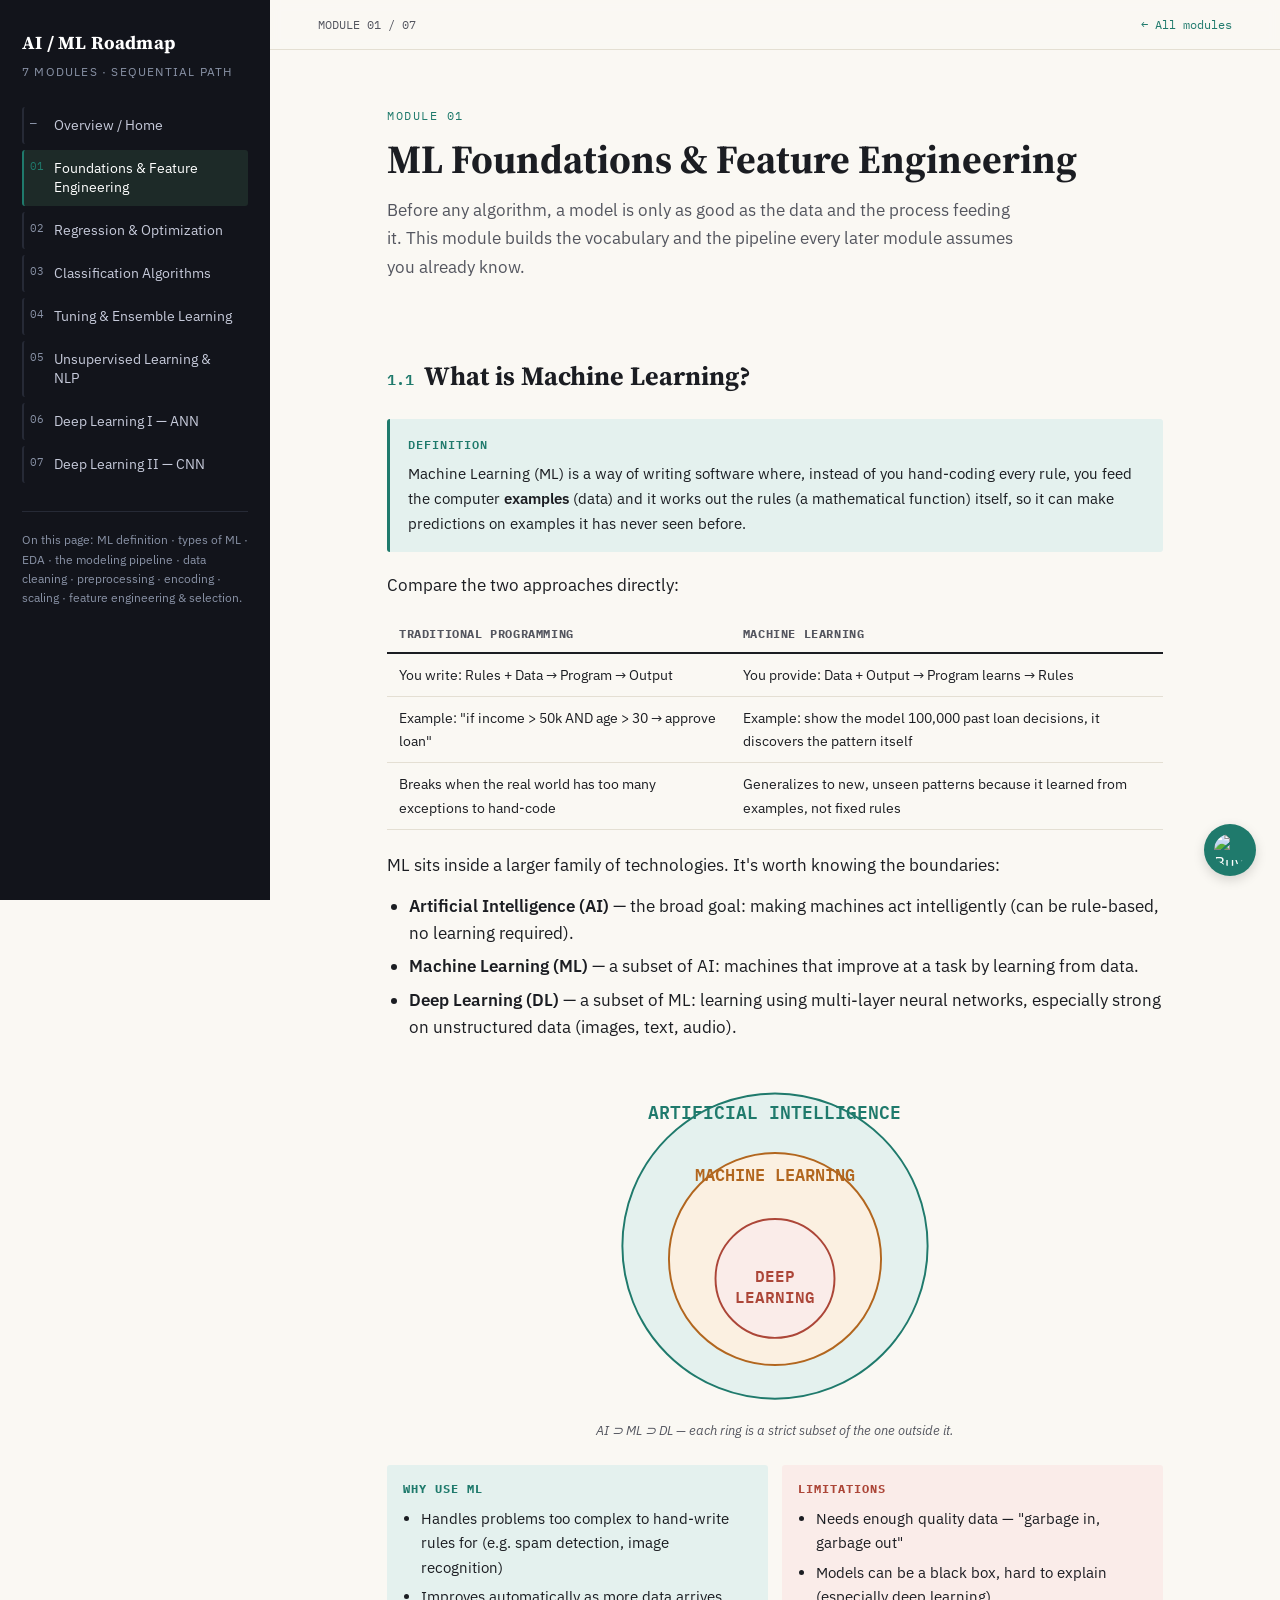
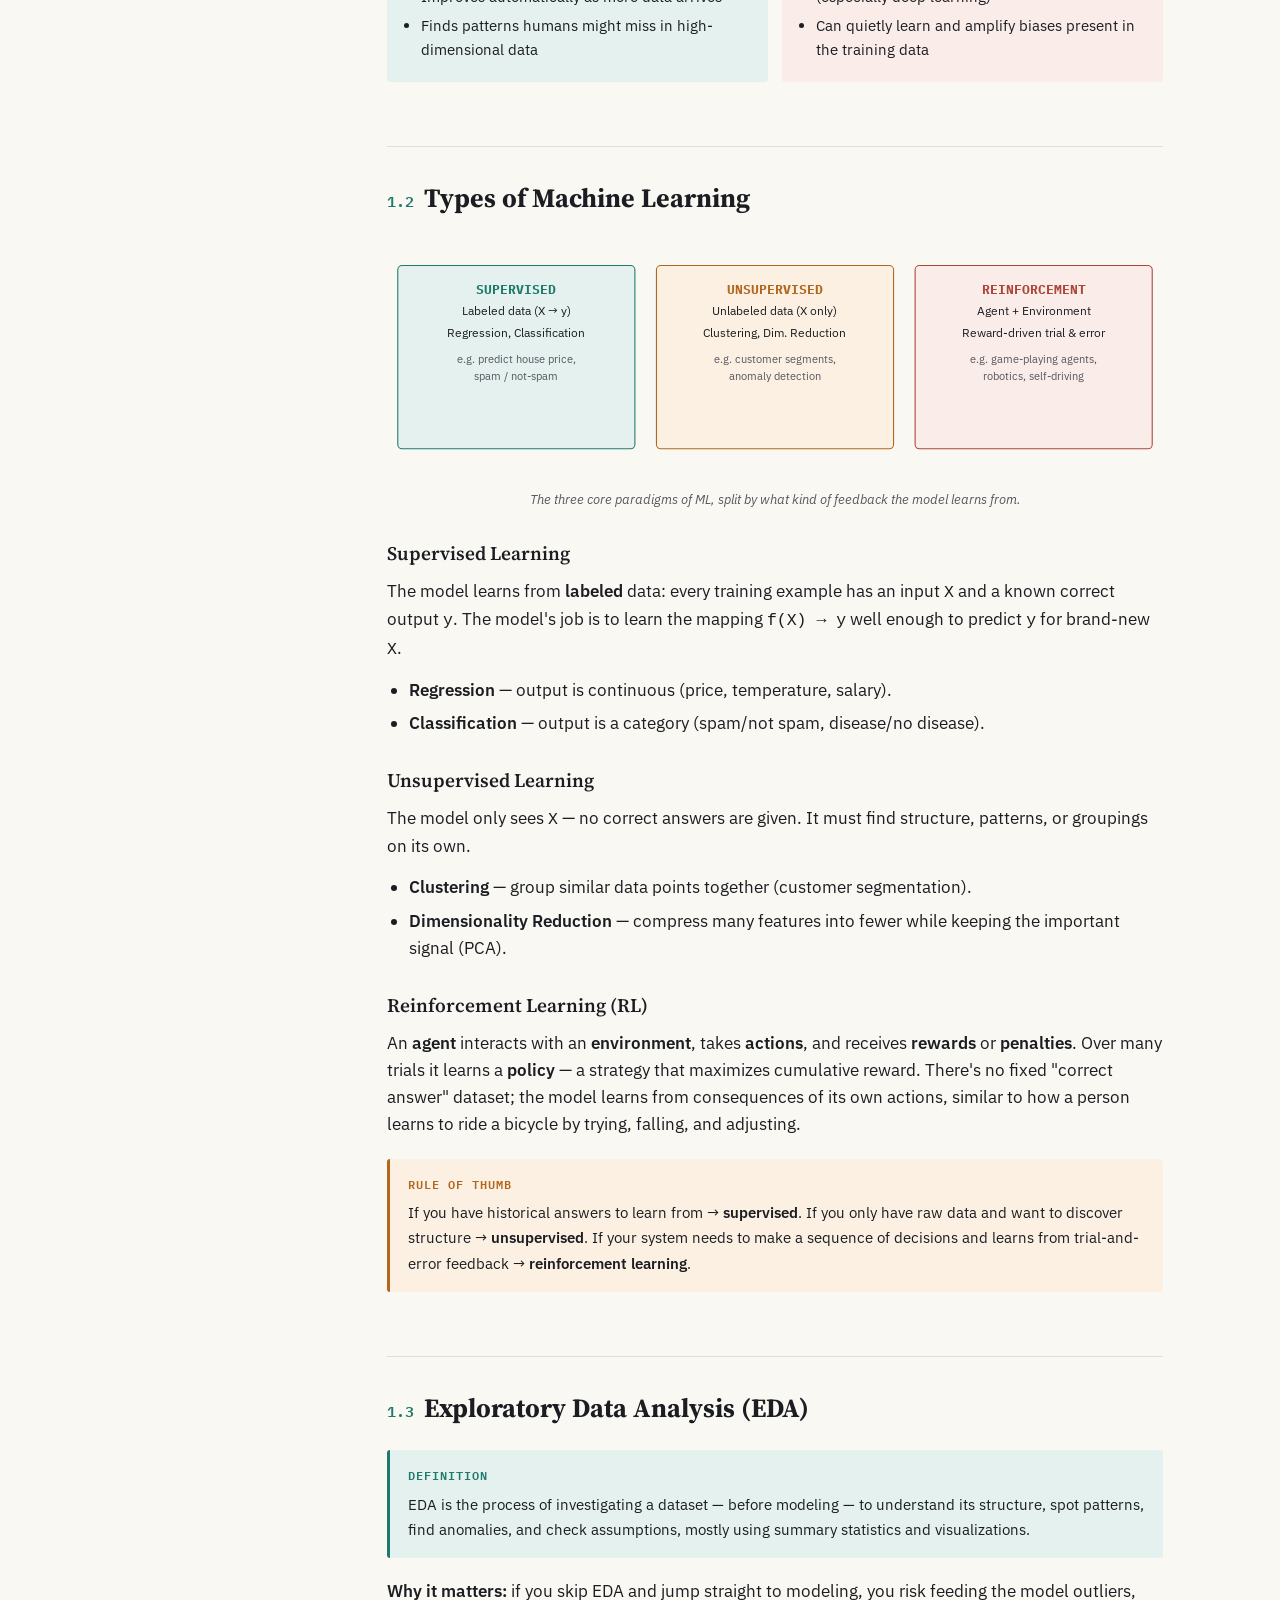
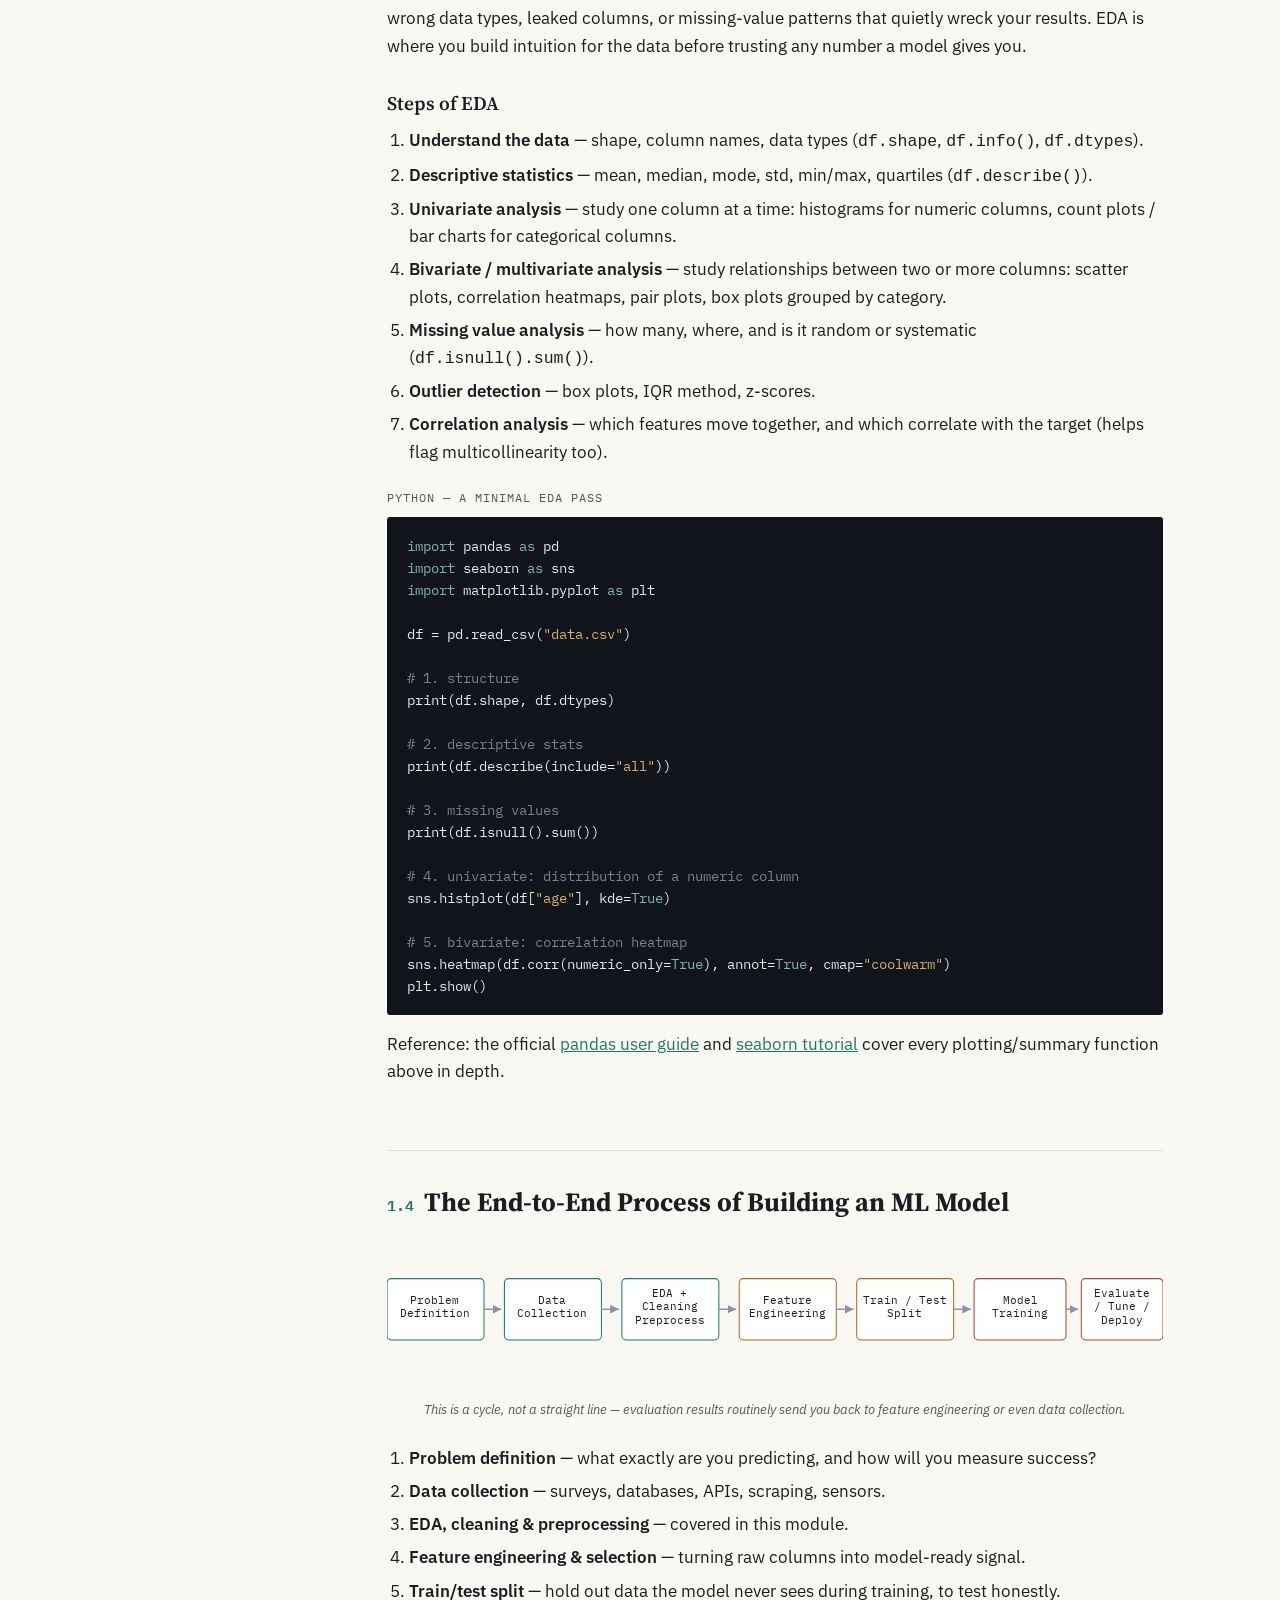
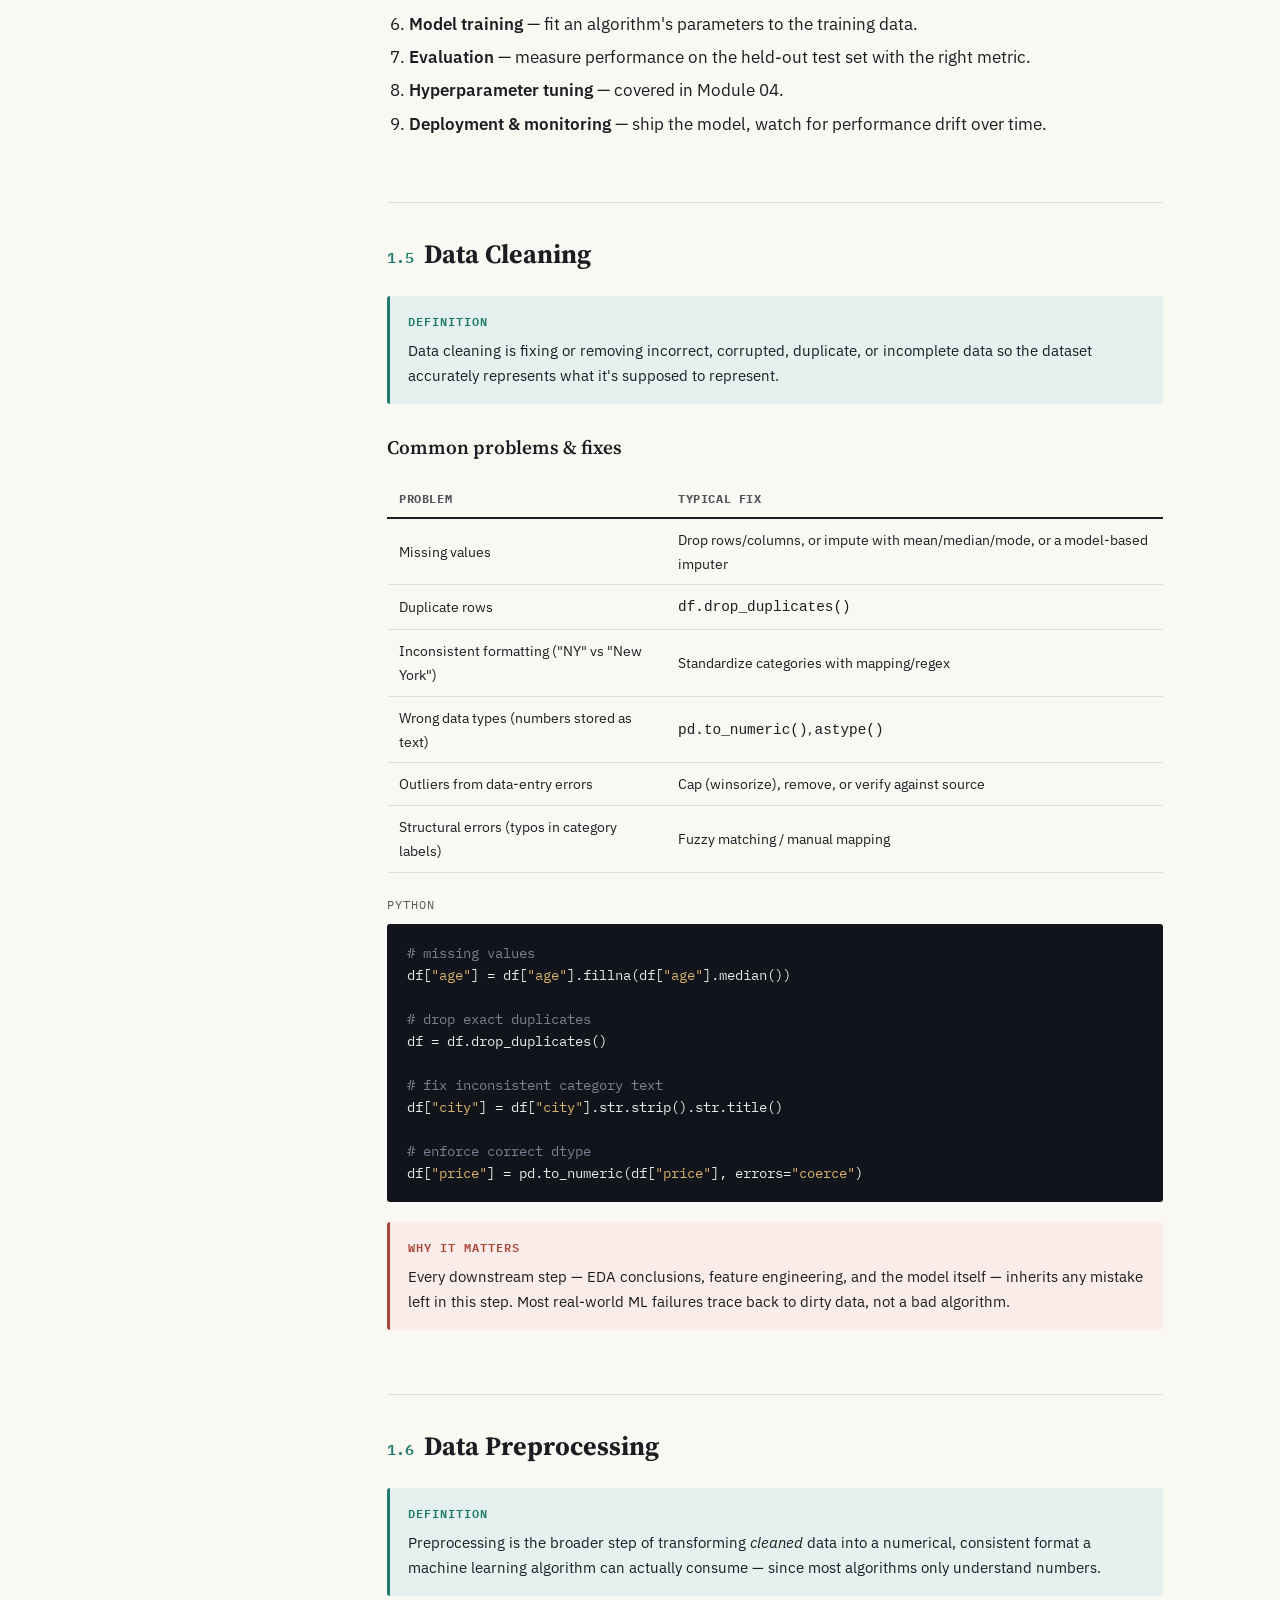
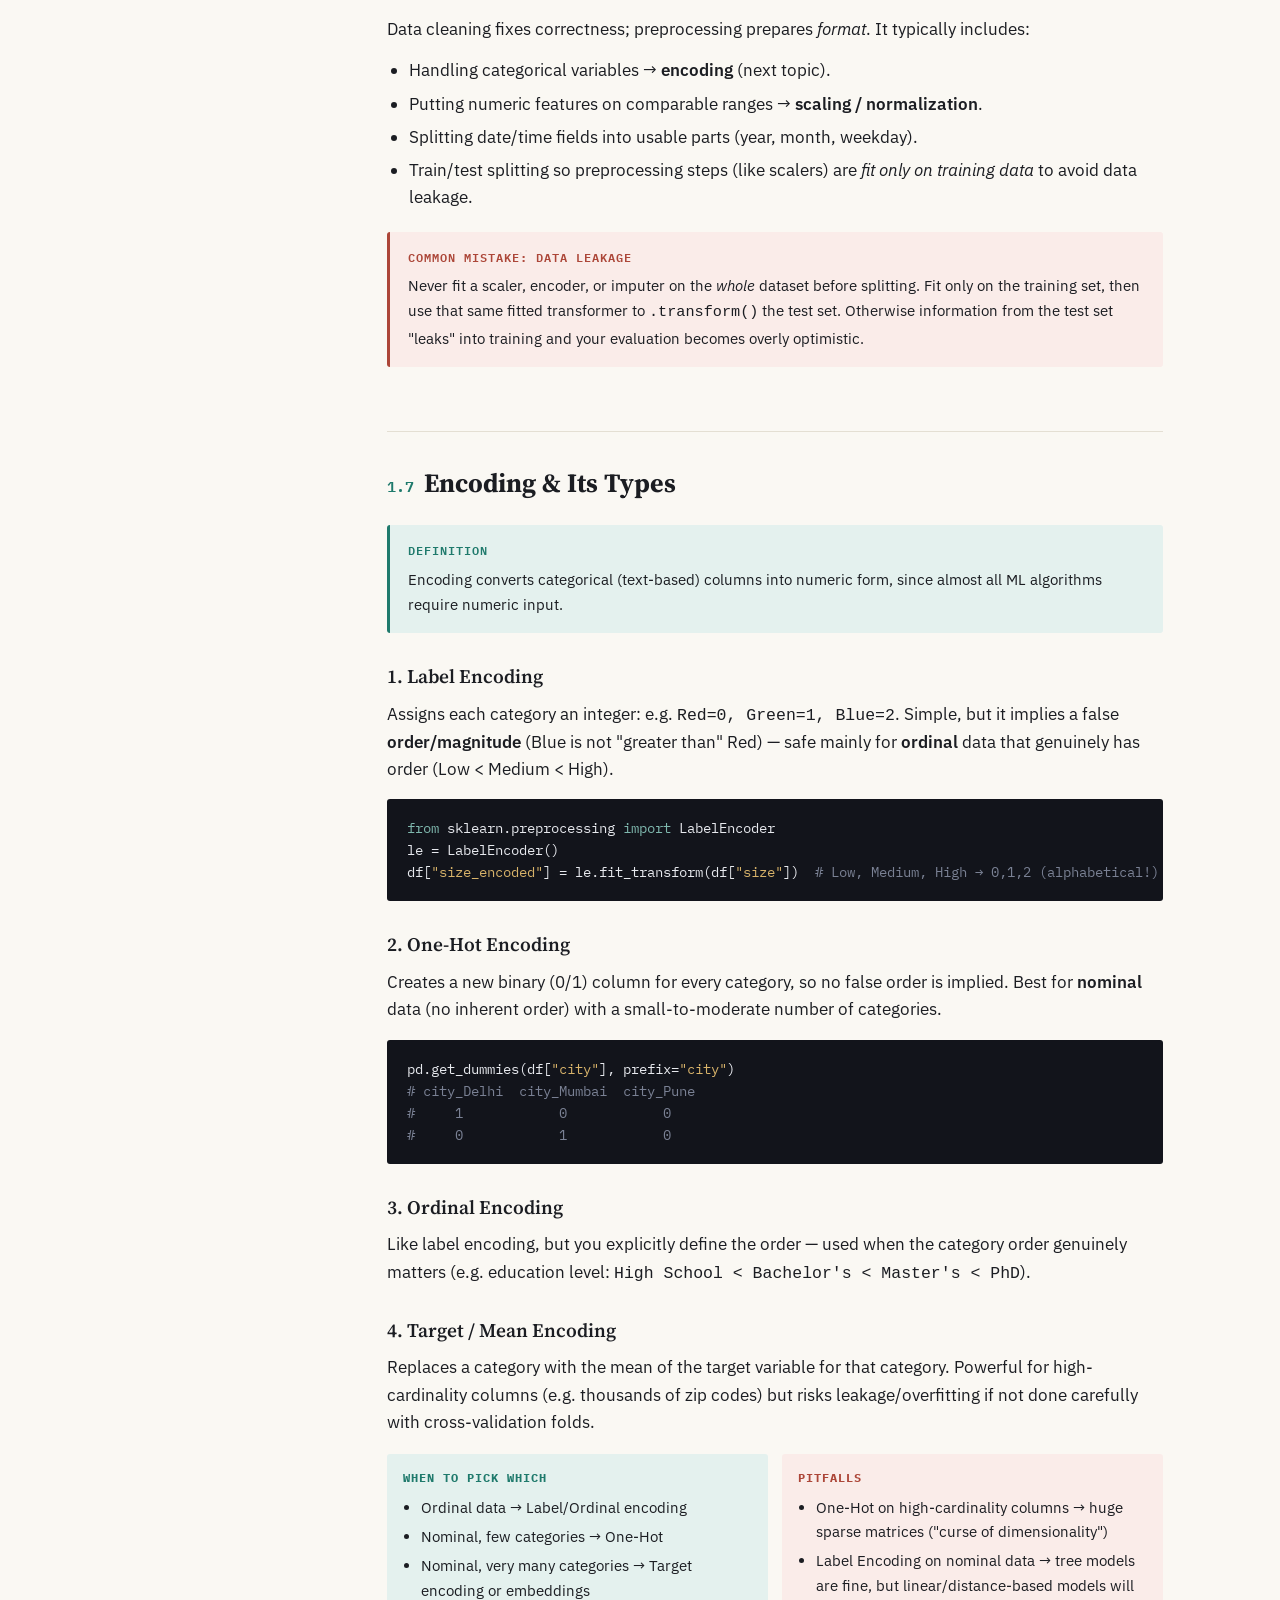
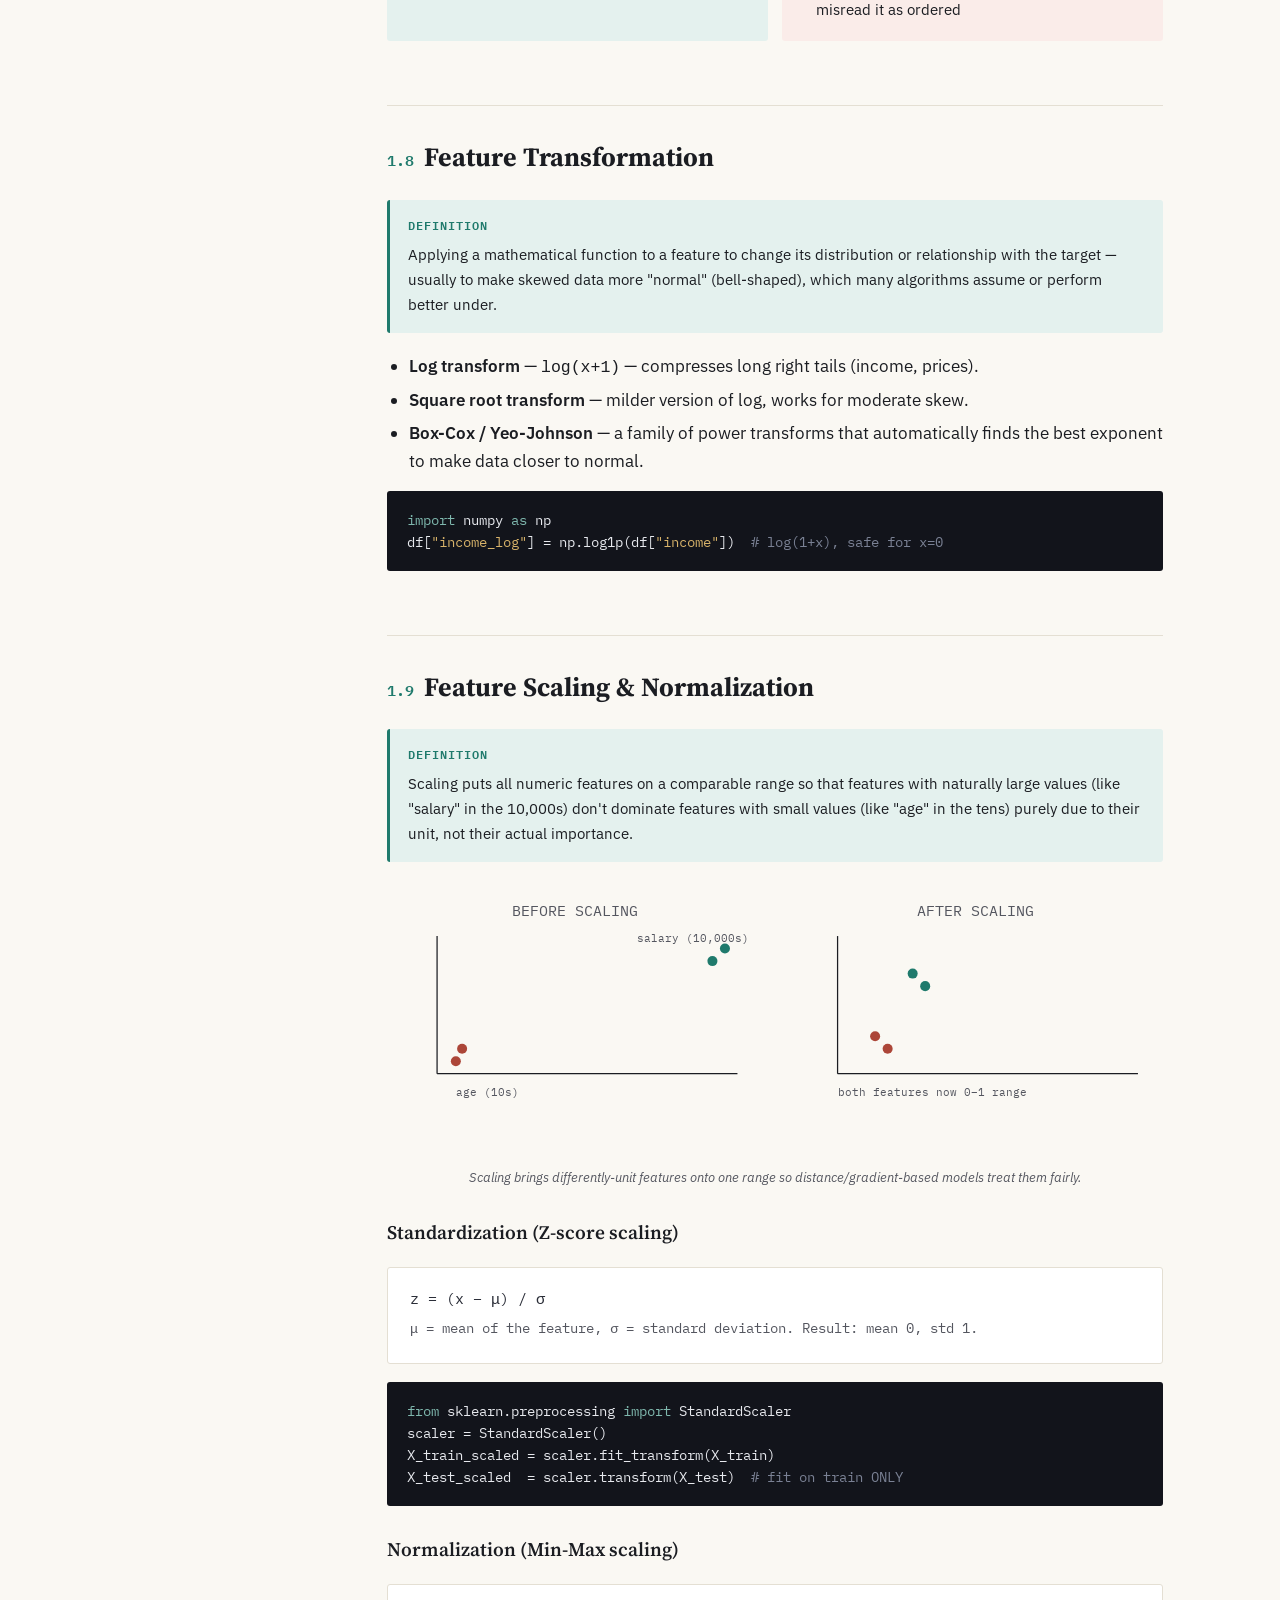
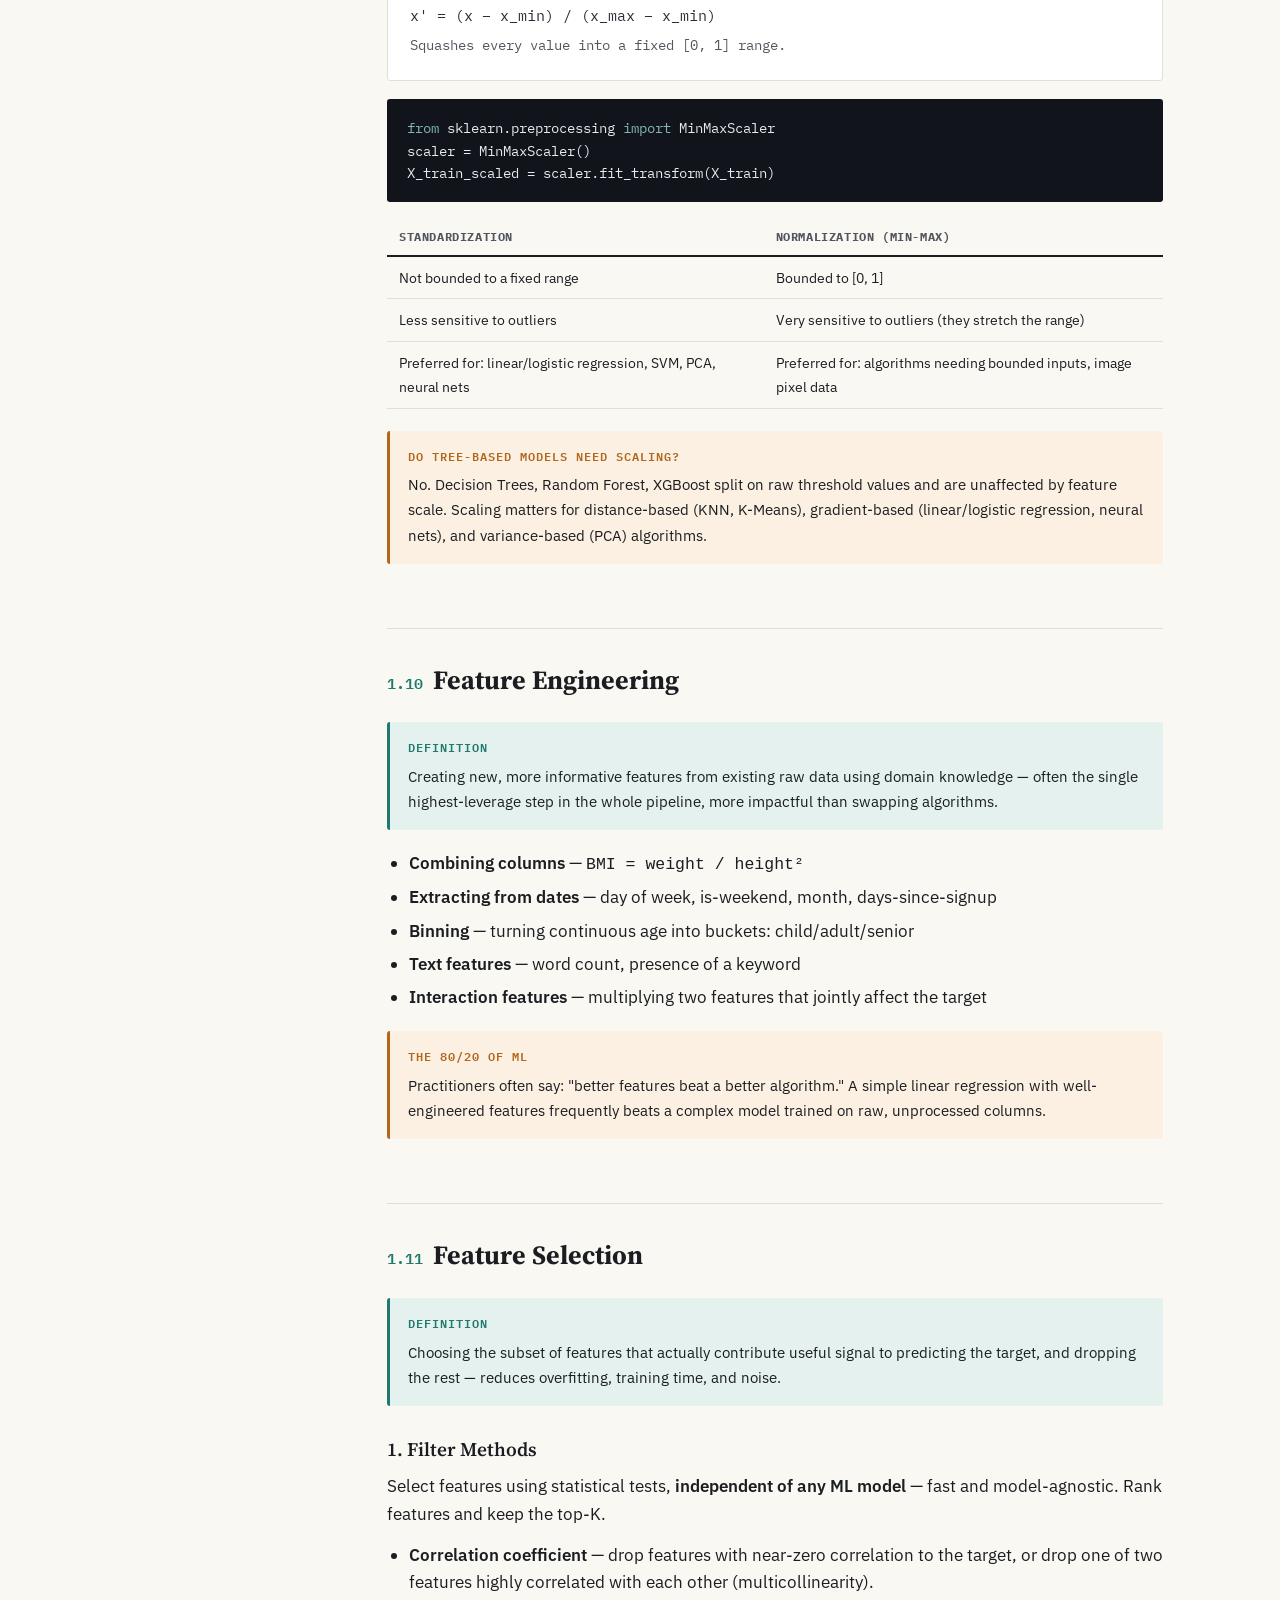
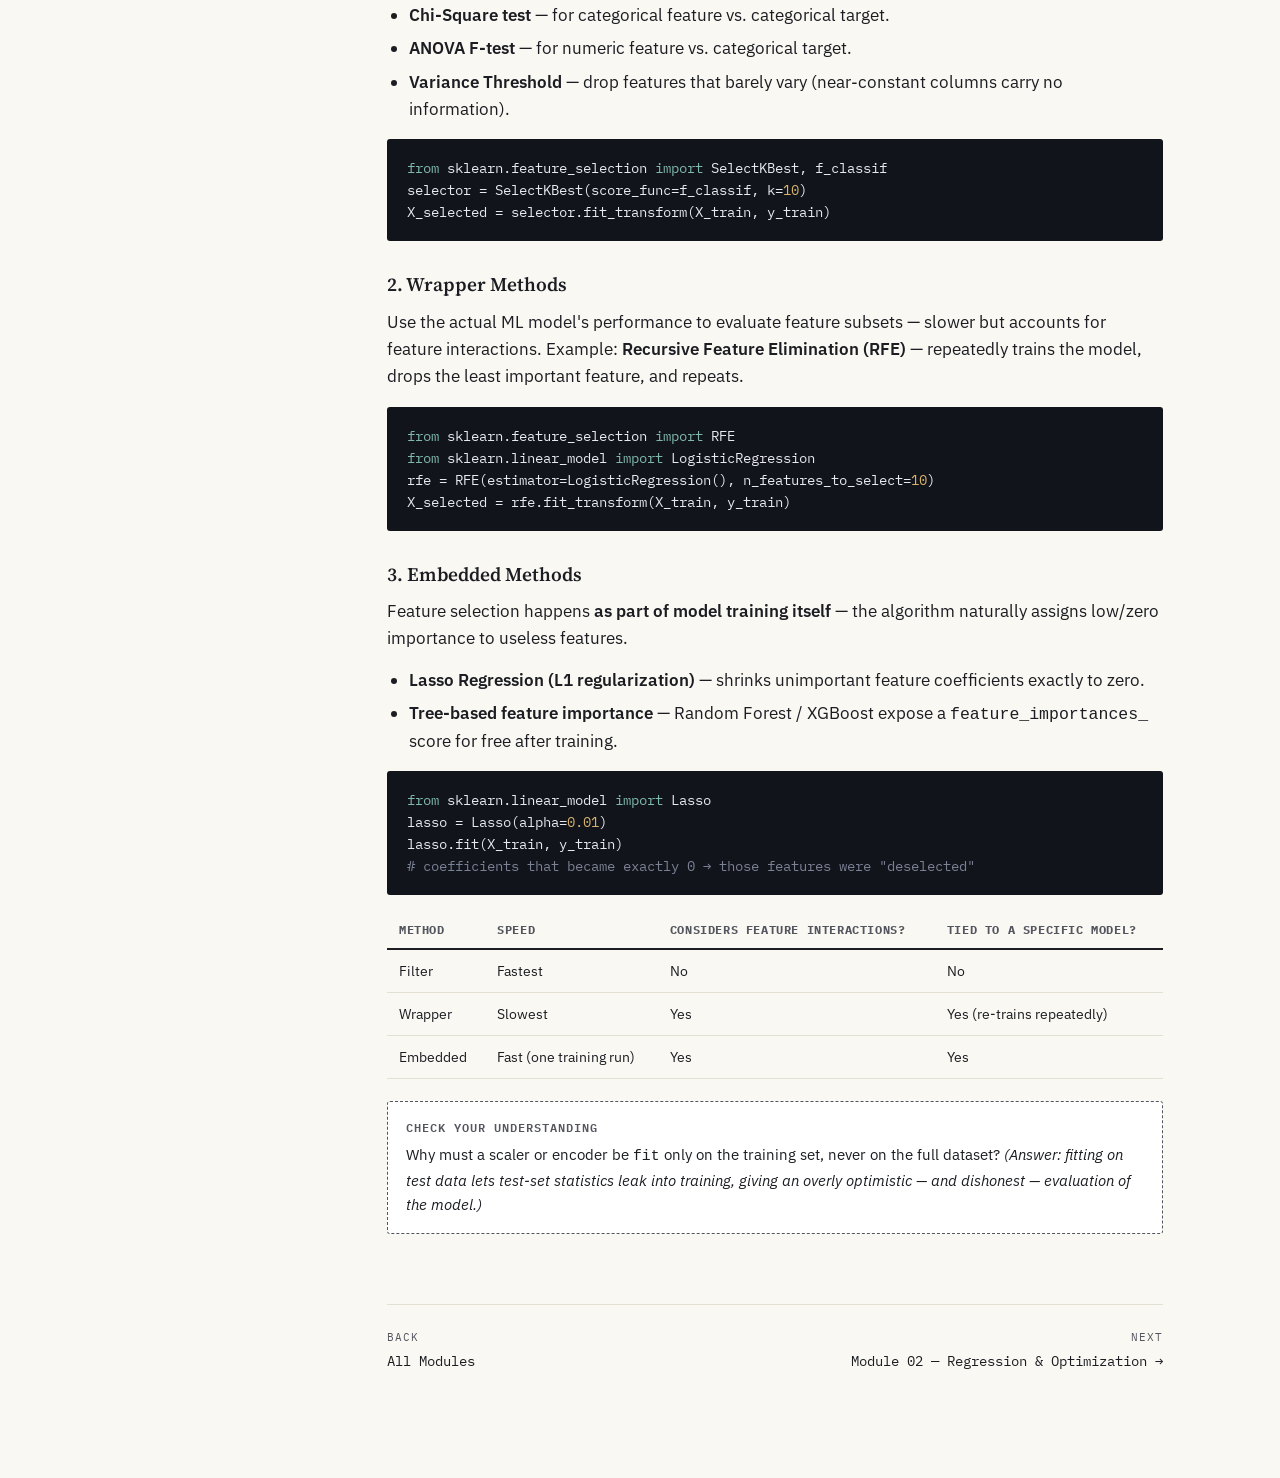
==== module-01-foundations.html @ 51b05419 "Recap of AI ML" ====
<!DOCTYPE html>
<html lang="en">
<head>
<meta charset="UTF-8">
<meta name="viewport" content="width=device-width, initial-scale=1.0">
<title>Module 01 — ML Foundations &amp; Feature Engineering</title>
<link rel="stylesheet" href="css/style.css">
</head>
<body>
<div class="shell">

<nav class="rail">
  <div class="rail-brand">AI / ML Roadmap</div>
  <div class="rail-sub">7 modules · sequential path</div>

  <div class="rail-module"><a href="index.html" data-n="—">Overview / Home</a></div>
  <div class="rail-module"><a href="module-01-foundations.html" class="active" data-n="01">Foundations &amp; Feature Engineering</a></div>
  <div class="rail-module"><a href="module-02-regression.html" data-n="02">Regression &amp; Optimization</a></div>
  <div class="rail-module"><a href="module-03-classification.html" data-n="03">Classification Algorithms</a></div>
  <div class="rail-module"><a href="module-04-tuning-ensemble.html" data-n="04">Tuning &amp; Ensemble Learning</a></div>
  <div class="rail-module"><a href="module-05-unsupervised-nlp.html" data-n="05">Unsupervised Learning &amp; NLP</a></div>
  <div class="rail-module"><a href="module-06-deep-learning-1.html" data-n="06">Deep Learning I — ANN</a></div>
  <div class="rail-module"><a href="module-07-cnn.html" data-n="07">Deep Learning II — CNN</a></div>

  <div class="rail-note">
    On this page: ML definition · types of ML · EDA · the modeling pipeline · data cleaning ·
    preprocessing · encoding · scaling · feature engineering &amp; selection.
  </div>
</nav>

<div class="main">
  <div class="topbar">
    <span>MODULE 01 / 07</span>
    <a href="index.html">← All modules</a>
  </div>

  <div class="content">
    <div class="eyebrow">Module 01</div>
    <h1 class="page-title">ML Foundations &amp; Feature Engineering</h1>
    <p class="page-dek">Before any algorithm, a model is only as good as the data and the process feeding it.
    This module builds the vocabulary and the pipeline every later module assumes you already know.</p>

    <!-- ================= 1. WHAT IS ML ================= -->
    <section class="topic" id="what-is-ml">
      <h2 class="topic-title"><span class="tnum">1.1</span> What is Machine Learning?</h2>

      <div class="box box-def">
        <div class="box-title">Definition</div>
        Machine Learning (ML) is a way of writing software where, instead of you hand-coding every rule,
        you feed the computer <strong>examples</strong> (data) and it works out the rules (a mathematical
        function) itself, so it can make predictions on examples it has never seen before.
      </div>

      <p>Compare the two approaches directly:</p>
      <table>
        <tr><th>Traditional Programming</th><th>Machine Learning</th></tr>
        <tr><td>You write: Rules + Data → Program → Output</td><td>You provide: Data + Output → Program learns → Rules</td></tr>
        <tr><td>Example: "if income &gt; 50k AND age &gt; 30 → approve loan"</td><td>Example: show the model 100,000 past loan decisions, it discovers the pattern itself</td></tr>
        <tr><td>Breaks when the real world has too many exceptions to hand-code</td><td>Generalizes to new, unseen patterns because it learned from examples, not fixed rules</td></tr>
      </table>

      <p>ML sits inside a larger family of technologies. It's worth knowing the boundaries:</p>
      <ul>
        <li><strong>Artificial Intelligence (AI)</strong> — the broad goal: making machines act intelligently (can be rule-based, no learning required).</li>
        <li><strong>Machine Learning (ML)</strong> — a subset of AI: machines that improve at a task by learning from data.</li>
        <li><strong>Deep Learning (DL)</strong> — a subset of ML: learning using multi-layer neural networks, especially strong on unstructured data (images, text, audio).</li>
      </ul>

      <figure>
        <svg viewBox="0 0 600 260" xmlns="http://www.w3.org/2000/svg">
          <circle cx="300" cy="140" r="118" fill="#E4F1EE" stroke="#1F7A6C" stroke-width="1.5"/>
          <circle cx="300" cy="150" r="82" fill="#FBF0E1" stroke="#B2661E" stroke-width="1.5"/>
          <circle cx="300" cy="165" r="46" fill="#FAECE9" stroke="#AC4638" stroke-width="1.5"/>
          <text x="300" y="42" text-anchor="middle" font-family="IBM Plex Mono" font-size="14" fill="#1F7A6C" font-weight="600">ARTIFICIAL INTELLIGENCE</text>
          <text x="300" y="90" text-anchor="middle" font-family="IBM Plex Mono" font-size="13" fill="#B2661E" font-weight="600">MACHINE LEARNING</text>
          <text x="300" y="168" text-anchor="middle" font-family="IBM Plex Mono" font-size="12" fill="#AC4638" font-weight="600">DEEP</text>
          <text x="300" y="184" text-anchor="middle" font-family="IBM Plex Mono" font-size="12" fill="#AC4638" font-weight="600">LEARNING</text>
        </svg>
        <figcaption>AI ⊃ ML ⊃ DL — each ring is a strict subset of the one outside it.</figcaption>
      </figure>

      <div class="adv-grid">
        <div class="adv-col good">
          <h4>Why use ML</h4>
          <ul>
            <li>Handles problems too complex to hand-write rules for (e.g. spam detection, image recognition)</li>
            <li>Improves automatically as more data arrives</li>
            <li>Finds patterns humans might miss in high-dimensional data</li>
          </ul>
        </div>
        <div class="adv-col bad">
          <h4>Limitations</h4>
          <ul>
            <li>Needs enough quality data — "garbage in, garbage out"</li>
            <li>Models can be a black box, hard to explain (especially deep learning)</li>
            <li>Can quietly learn and amplify biases present in the training data</li>
          </ul>
        </div>
      </div>
    </section>

    <!-- ================= 1.2 TYPES OF ML ================= -->
    <section class="topic" id="types-of-ml">
      <h2 class="topic-title"><span class="tnum">1.2</span> Types of Machine Learning</h2>

      <figure>
        <svg viewBox="0 0 720 210" xmlns="http://www.w3.org/2000/svg">
          <rect x="10" y="20" width="220" height="170" rx="4" fill="#E4F1EE" stroke="#1F7A6C"/>
          <text x="120" y="46" text-anchor="middle" font-family="IBM Plex Mono" font-size="12" font-weight="700" fill="#1F7A6C">SUPERVISED</text>
          <text x="120" y="66" text-anchor="middle" font-family="IBM Plex Sans" font-size="11" fill="#1B1D22">Labeled data (X → y)</text>
          <text x="120" y="86" text-anchor="middle" font-family="IBM Plex Sans" font-size="11" fill="#1B1D22">Regression, Classification</text>
          <text x="120" y="110" text-anchor="middle" font-family="IBM Plex Sans" font-size="10.5" fill="#54565f">e.g. predict house price,</text>
          <text x="120" y="126" text-anchor="middle" font-family="IBM Plex Sans" font-size="10.5" fill="#54565f">spam / not-spam</text>

          <rect x="250" y="20" width="220" height="170" rx="4" fill="#FBF0E1" stroke="#B2661E"/>
          <text x="360" y="46" text-anchor="middle" font-family="IBM Plex Mono" font-size="12" font-weight="700" fill="#B2661E">UNSUPERVISED</text>
          <text x="360" y="66" text-anchor="middle" font-family="IBM Plex Sans" font-size="11" fill="#1B1D22">Unlabeled data (X only)</text>
          <text x="360" y="86" text-anchor="middle" font-family="IBM Plex Sans" font-size="11" fill="#1B1D22">Clustering, Dim. Reduction</text>
          <text x="360" y="110" text-anchor="middle" font-family="IBM Plex Sans" font-size="10.5" fill="#54565f">e.g. customer segments,</text>
          <text x="360" y="126" text-anchor="middle" font-family="IBM Plex Sans" font-size="10.5" fill="#54565f">anomaly detection</text>

          <rect x="490" y="20" width="220" height="170" rx="4" fill="#FAECE9" stroke="#AC4638"/>
          <text x="600" y="46" text-anchor="middle" font-family="IBM Plex Mono" font-size="12" font-weight="700" fill="#AC4638">REINFORCEMENT</text>
          <text x="600" y="66" text-anchor="middle" font-family="IBM Plex Sans" font-size="11" fill="#1B1D22">Agent + Environment</text>
          <text x="600" y="86" text-anchor="middle" font-family="IBM Plex Sans" font-size="11" fill="#1B1D22">Reward-driven trial &amp; error</text>
          <text x="600" y="110" text-anchor="middle" font-family="IBM Plex Sans" font-size="10.5" fill="#54565f">e.g. game-playing agents,</text>
          <text x="600" y="126" text-anchor="middle" font-family="IBM Plex Sans" font-size="10.5" fill="#54565f">robotics, self-driving</text>
        </svg>
        <figcaption>The three core paradigms of ML, split by what kind of feedback the model learns from.</figcaption>
      </figure>

      <h3>Supervised Learning</h3>
      <p>The model learns from <strong>labeled</strong> data: every training example has an input <code>X</code>
      and a known correct output <code>y</code>. The model's job is to learn the mapping <code>f(X) → y</code>
      well enough to predict <code>y</code> for brand-new <code>X</code>.</p>
      <ul>
        <li><strong>Regression</strong> — output is continuous (price, temperature, salary).</li>
        <li><strong>Classification</strong> — output is a category (spam/not spam, disease/no disease).</li>
      </ul>

      <h3>Unsupervised Learning</h3>
      <p>The model only sees <code>X</code> — no correct answers are given. It must find structure,
      patterns, or groupings on its own.</p>
      <ul>
        <li><strong>Clustering</strong> — group similar data points together (customer segmentation).</li>
        <li><strong>Dimensionality Reduction</strong> — compress many features into fewer while keeping the important signal (PCA).</li>
      </ul>

      <h3>Reinforcement Learning (RL)</h3>
      <p>An <strong>agent</strong> interacts with an <strong>environment</strong>, takes <strong>actions</strong>,
      and receives <strong>rewards</strong> or <strong>penalties</strong>. Over many trials it learns a
      <strong>policy</strong> — a strategy that maximizes cumulative reward. There's no fixed "correct answer"
      dataset; the model learns from consequences of its own actions, similar to how a person learns to ride
      a bicycle by trying, falling, and adjusting.</p>

      <div class="box box-tip">
        <div class="box-title">Rule of thumb</div>
        If you have historical answers to learn from → <strong>supervised</strong>. If you only have raw data
        and want to discover structure → <strong>unsupervised</strong>. If your system needs to make a
        sequence of decisions and learns from trial-and-error feedback → <strong>reinforcement learning</strong>.
      </div>
    </section>

    <!-- ================= 1.3 EDA ================= -->
    <section class="topic" id="eda">
      <h2 class="topic-title"><span class="tnum">1.3</span> Exploratory Data Analysis (EDA)</h2>

      <div class="box box-def">
        <div class="box-title">Definition</div>
        EDA is the process of investigating a dataset — before modeling — to understand its structure,
        spot patterns, find anomalies, and check assumptions, mostly using summary statistics and
        visualizations.
      </div>

      <p><strong>Why it matters:</strong> if you skip EDA and jump straight to modeling, you risk feeding
      the model outliers, wrong data types, leaked columns, or missing-value patterns that quietly wreck
      your results. EDA is where you build intuition for the data before trusting any number a model gives you.</p>

      <h3>Steps of EDA</h3>
      <ol>
        <li><strong>Understand the data</strong> — shape, column names, data types (<code>df.shape</code>, <code>df.info()</code>, <code>df.dtypes</code>).</li>
        <li><strong>Descriptive statistics</strong> — mean, median, mode, std, min/max, quartiles (<code>df.describe()</code>).</li>
        <li><strong>Univariate analysis</strong> — study one column at a time: histograms for numeric columns, count plots / bar charts for categorical columns.</li>
        <li><strong>Bivariate / multivariate analysis</strong> — study relationships between two or more columns: scatter plots, correlation heatmaps, pair plots, box plots grouped by category.</li>
        <li><strong>Missing value analysis</strong> — how many, where, and is it random or systematic (<code>df.isnull().sum()</code>).</li>
        <li><strong>Outlier detection</strong> — box plots, IQR method, z-scores.</li>
        <li><strong>Correlation analysis</strong> — which features move together, and which correlate with the target (helps flag multicollinearity too).</li>
      </ol>

      <div class="code-label">Python — a minimal EDA pass</div>
      <pre class="code"><span class="k">import</span> pandas <span class="k">as</span> pd
<span class="k">import</span> seaborn <span class="k">as</span> sns
<span class="k">import</span> matplotlib.pyplot <span class="k">as</span> plt

df = pd.read_csv(<span class="s">"data.csv"</span>)

<span class="c"># 1. structure</span>
print(df.shape, df.dtypes)

<span class="c"># 2. descriptive stats</span>
print(df.describe(include=<span class="s">"all"</span>))

<span class="c"># 3. missing values</span>
print(df.isnull().sum())

<span class="c"># 4. univariate: distribution of a numeric column</span>
sns.histplot(df[<span class="s">"age"</span>], kde=<span class="k">True</span>)

<span class="c"># 5. bivariate: correlation heatmap</span>
sns.heatmap(df.corr(numeric_only=<span class="k">True</span>), annot=<span class="k">True</span>, cmap=<span class="s">"coolwarm"</span>)
plt.show()</pre>

      <p>Reference: the official <a href="https://pandas.pydata.org/docs/user_guide/basics.html" target="_blank">pandas user guide</a>
      and <a href="https://seaborn.pydata.org/tutorial.html" target="_blank">seaborn tutorial</a> cover every
      plotting/summary function above in depth.</p>
    </section>

    <!-- ================= 1.4 ML MODEL PIPELINE ================= -->
    <section class="topic" id="pipeline">
      <h2 class="topic-title"><span class="tnum">1.4</span> The End-to-End Process of Building an ML Model</h2>

      <figure>
        <svg viewBox="0 0 760 130" xmlns="http://www.w3.org/2000/svg">
          <g font-family="IBM Plex Mono" font-size="10.5" fill="#1B1D22">
          <!-- boxes -->
          <g>
            <rect x="0" y="30" width="95" height="60" rx="4" fill="#fff" stroke="#1F7A6C"/>
            <text x="47" y="55" text-anchor="middle">Problem</text>
            <text x="47" y="68" text-anchor="middle">Definition</text>
          </g>
          <g>
            <rect x="115" y="30" width="95" height="60" rx="4" fill="#fff" stroke="#1F7A6C"/>
            <text x="162" y="55" text-anchor="middle">Data</text>
            <text x="162" y="68" text-anchor="middle">Collection</text>
          </g>
          <g>
            <rect x="230" y="30" width="95" height="60" rx="4" fill="#fff" stroke="#1F7A6C"/>
            <text x="277" y="48" text-anchor="middle">EDA +</text>
            <text x="277" y="61" text-anchor="middle">Cleaning</text>
            <text x="277" y="74" text-anchor="middle">Preprocess</text>
          </g>
          <g>
            <rect x="345" y="30" width="95" height="60" rx="4" fill="#fff" stroke="#B2661E"/>
            <text x="392" y="55" text-anchor="middle">Feature</text>
            <text x="392" y="68" text-anchor="middle">Engineering</text>
          </g>
          <g>
            <rect x="460" y="30" width="95" height="60" rx="4" fill="#fff" stroke="#B2661E"/>
            <text x="507" y="55" text-anchor="middle">Train / Test</text>
            <text x="507" y="68" text-anchor="middle">Split</text>
          </g>
          <g>
            <rect x="575" y="30" width="90" height="60" rx="4" fill="#fff" stroke="#AC4638"/>
            <text x="620" y="55" text-anchor="middle">Model</text>
            <text x="620" y="68" text-anchor="middle">Training</text>
          </g>
          <g>
            <rect x="680" y="30" width="80" height="60" rx="4" fill="#fff" stroke="#AC4638"/>
            <text x="720" y="48" text-anchor="middle">Evaluate</text>
            <text x="720" y="61" text-anchor="middle">/ Tune /</text>
            <text x="720" y="74" text-anchor="middle">Deploy</text>
          </g>
          </g>
          <g stroke="#8992A6" stroke-width="1.4" marker-end="url(#arrow)">
            <line x1="95" y1="60" x2="112" y2="60"/>
            <line x1="210" y1="60" x2="227" y2="60"/>
            <line x1="325" y1="60" x2="342" y2="60"/>
            <line x1="440" y1="60" x2="457" y2="60"/>
            <line x1="555" y1="60" x2="572" y2="60"/>
            <line x1="665" y1="60" x2="677" y2="60"/>
          </g>
          <defs>
            <marker id="arrow" markerWidth="8" markerHeight="8" refX="6" refY="3" orient="auto">
              <path d="M0,0 L6,3 L0,6 z" fill="#8992A6"/>
            </marker>
          </defs>
        </svg>
        <figcaption>This is a cycle, not a straight line — evaluation results routinely send you back to feature engineering or even data collection.</figcaption>
      </figure>

      <ol>
        <li><strong>Problem definition</strong> — what exactly are you predicting, and how will you measure success?</li>
        <li><strong>Data collection</strong> — surveys, databases, APIs, scraping, sensors.</li>
        <li><strong>EDA, cleaning &amp; preprocessing</strong> — covered in this module.</li>
        <li><strong>Feature engineering &amp; selection</strong> — turning raw columns into model-ready signal.</li>
        <li><strong>Train/test split</strong> — hold out data the model never sees during training, to test honestly.</li>
        <li><strong>Model training</strong> — fit an algorithm's parameters to the training data.</li>
        <li><strong>Evaluation</strong> — measure performance on the held-out test set with the right metric.</li>
        <li><strong>Hyperparameter tuning</strong> — covered in Module 04.</li>
        <li><strong>Deployment &amp; monitoring</strong> — ship the model, watch for performance drift over time.</li>
      </ol>
    </section>

    <!-- ================= 1.5 DATA CLEANING ================= -->
    <section class="topic" id="data-cleaning">
      <h2 class="topic-title"><span class="tnum">1.5</span> Data Cleaning</h2>
      <div class="box box-def">
        <div class="box-title">Definition</div>
        Data cleaning is fixing or removing incorrect, corrupted, duplicate, or incomplete data so the
        dataset accurately represents what it's supposed to represent.
      </div>

      <h3>Common problems &amp; fixes</h3>
      <table>
        <tr><th>Problem</th><th>Typical fix</th></tr>
        <tr><td>Missing values</td><td>Drop rows/columns, or impute with mean/median/mode, or a model-based imputer</td></tr>
        <tr><td>Duplicate rows</td><td><code>df.drop_duplicates()</code></td></tr>
        <tr><td>Inconsistent formatting ("NY" vs "New York")</td><td>Standardize categories with mapping/regex</td></tr>
        <tr><td>Wrong data types (numbers stored as text)</td><td><code>pd.to_numeric()</code>, <code>astype()</code></td></tr>
        <tr><td>Outliers from data-entry errors</td><td>Cap (winsorize), remove, or verify against source</td></tr>
        <tr><td>Structural errors (typos in category labels)</td><td>Fuzzy matching / manual mapping</td></tr>
      </table>

      <div class="code-label">Python</div>
      <pre class="code"><span class="c"># missing values</span>
df[<span class="s">"age"</span>] = df[<span class="s">"age"</span>].fillna(df[<span class="s">"age"</span>].median())

<span class="c"># drop exact duplicates</span>
df = df.drop_duplicates()

<span class="c"># fix inconsistent category text</span>
df[<span class="s">"city"</span>] = df[<span class="s">"city"</span>].str.strip().str.title()

<span class="c"># enforce correct dtype</span>
df[<span class="s">"price"</span>] = pd.to_numeric(df[<span class="s">"price"</span>], errors=<span class="s">"coerce"</span>)</pre>

      <div class="box box-warn">
        <div class="box-title">Why it matters</div>
        Every downstream step — EDA conclusions, feature engineering, and the model itself — inherits any
        mistake left in this step. Most real-world ML failures trace back to dirty data, not a bad algorithm.
      </div>
    </section>

    <!-- ================= 1.6 PREPROCESSING ================= -->
    <section class="topic" id="preprocessing">
      <h2 class="topic-title"><span class="tnum">1.6</span> Data Preprocessing</h2>
      <div class="box box-def">
        <div class="box-title">Definition</div>
        Preprocessing is the broader step of transforming <em>cleaned</em> data into a numerical, consistent
        format a machine learning algorithm can actually consume — since most algorithms only understand numbers.
      </div>
      <p>Data cleaning fixes correctness; preprocessing prepares <em>format</em>. It typically includes:</p>
      <ul>
        <li>Handling categorical variables → <strong>encoding</strong> (next topic).</li>
        <li>Putting numeric features on comparable ranges → <strong>scaling / normalization</strong>.</li>
        <li>Splitting date/time fields into usable parts (year, month, weekday).</li>
        <li>Train/test splitting so preprocessing steps (like scalers) are <em>fit only on training data</em> to avoid data leakage.</li>
      </ul>
      <div class="box box-warn">
        <div class="box-title">Common mistake: data leakage</div>
        Never fit a scaler, encoder, or imputer on the <em>whole</em> dataset before splitting. Fit only on
        the training set, then use that same fitted transformer to <code>.transform()</code> the test set.
        Otherwise information from the test set "leaks" into training and your evaluation becomes overly optimistic.
      </div>
    </section>

    <!-- ================= 1.7 ENCODING ================= -->
    <section class="topic" id="encoding">
      <h2 class="topic-title"><span class="tnum">1.7</span> Encoding &amp; Its Types</h2>
      <div class="box box-def">
        <div class="box-title">Definition</div>
        Encoding converts categorical (text-based) columns into numeric form, since almost all ML algorithms
        require numeric input.
      </div>

      <h3>1. Label Encoding</h3>
      <p>Assigns each category an integer: e.g. <code>Red=0, Green=1, Blue=2</code>. Simple, but it implies
      a false <strong>order/magnitude</strong> (Blue is not "greater than" Red) — safe mainly for
      <strong>ordinal</strong> data that genuinely has order (Low &lt; Medium &lt; High).</p>
      <pre class="code"><span class="k">from</span> sklearn.preprocessing <span class="k">import</span> LabelEncoder
le = LabelEncoder()
df[<span class="s">"size_encoded"</span>] = le.fit_transform(df[<span class="s">"size"</span>])  <span class="c"># Low, Medium, High → 0,1,2 (alphabetical!)</span></pre>

      <h3>2. One-Hot Encoding</h3>
      <p>Creates a new binary (0/1) column for every category, so no false order is implied. Best for
      <strong>nominal</strong> data (no inherent order) with a small-to-moderate number of categories.</p>
      <pre class="code">pd.get_dummies(df[<span class="s">"city"</span>], prefix=<span class="s">"city"</span>)
<span class="c"># city_Delhi  city_Mumbai  city_Pune
#     1            0            0
#     0            1            0</span></pre>

      <h3>3. Ordinal Encoding</h3>
      <p>Like label encoding, but you explicitly define the order — used when the category order genuinely matters
      (e.g. education level: <code>High School &lt; Bachelor's &lt; Master's &lt; PhD</code>).</p>

      <h3>4. Target / Mean Encoding</h3>
      <p>Replaces a category with the mean of the target variable for that category. Powerful for
      high-cardinality columns (e.g. thousands of zip codes) but risks leakage/overfitting if not done
      carefully with cross-validation folds.</p>

      <div class="adv-grid">
        <div class="adv-col good">
          <h4>When to pick which</h4>
          <ul>
            <li>Ordinal data → Label/Ordinal encoding</li>
            <li>Nominal, few categories → One-Hot</li>
            <li>Nominal, very many categories → Target encoding or embeddings</li>
          </ul>
        </div>
        <div class="adv-col bad">
          <h4>Pitfalls</h4>
          <ul>
            <li>One-Hot on high-cardinality columns → huge sparse matrices ("curse of dimensionality")</li>
            <li>Label Encoding on nominal data → tree models are fine, but linear/distance-based models will misread it as ordered</li>
          </ul>
        </div>
      </div>
    </section>

    <!-- ================= 1.8 FEATURE TRANSFORMATION ================= -->
    <section class="topic" id="feature-transformation">
      <h2 class="topic-title"><span class="tnum">1.8</span> Feature Transformation</h2>
      <div class="box box-def">
        <div class="box-title">Definition</div>
        Applying a mathematical function to a feature to change its distribution or relationship with the
        target — usually to make skewed data more "normal" (bell-shaped), which many algorithms assume or
        perform better under.
      </div>
      <ul>
        <li><strong>Log transform</strong> — <code>log(x+1)</code> — compresses long right tails (income, prices).</li>
        <li><strong>Square root transform</strong> — milder version of log, works for moderate skew.</li>
        <li><strong>Box-Cox / Yeo-Johnson</strong> — a family of power transforms that automatically finds the best exponent to make data closer to normal.</li>
      </ul>
      <pre class="code"><span class="k">import</span> numpy <span class="k">as</span> np
df[<span class="s">"income_log"</span>] = np.log1p(df[<span class="s">"income"</span>])  <span class="c"># log(1+x), safe for x=0</span></pre>
    </section>

    <!-- ================= 1.9 SCALING ================= -->
    <section class="topic" id="scaling">
      <h2 class="topic-title"><span class="tnum">1.9</span> Feature Scaling &amp; Normalization</h2>
      <div class="box box-def">
        <div class="box-title">Definition</div>
        Scaling puts all numeric features on a comparable range so that features with naturally large values
        (like "salary" in the 10,000s) don't dominate features with small values (like "age" in the tens)
        purely due to their unit, not their actual importance.
      </div>

      <figure>
        <svg viewBox="0 0 620 210" xmlns="http://www.w3.org/2000/svg">
          <text x="150" y="24" text-anchor="middle" font-family="IBM Plex Mono" font-size="12" fill="#54565f">BEFORE SCALING</text>
          <line x1="40" y1="150" x2="280" y2="150" stroke="#1B1D22"/>
          <line x1="40" y1="150" x2="40" y2="40" stroke="#1B1D22"/>
          <circle cx="55" cy="140" r="4" fill="#AC4638"/>
          <circle cx="60" cy="130" r="4" fill="#AC4638"/>
          <circle cx="260" cy="60" r="4" fill="#1F7A6C"/>
          <circle cx="270" cy="50" r="4" fill="#1F7A6C"/>
          <text x="55" y="168" font-family="IBM Plex Mono" font-size="9" fill="#54565f">age (10s)</text>
          <text x="200" y="45" font-family="IBM Plex Mono" font-size="9" fill="#54565f">salary (10,000s)</text>

          <text x="470" y="24" text-anchor="middle" font-family="IBM Plex Mono" font-size="12" fill="#54565f">AFTER SCALING</text>
          <line x1="360" y1="150" x2="600" y2="150" stroke="#1B1D22"/>
          <line x1="360" y1="150" x2="360" y2="40" stroke="#1B1D22"/>
          <circle cx="390" cy="120" r="4" fill="#AC4638"/>
          <circle cx="400" cy="130" r="4" fill="#AC4638"/>
          <circle cx="420" cy="70" r="4" fill="#1F7A6C"/>
          <circle cx="430" cy="80" r="4" fill="#1F7A6C"/>
          <text x="360" y="168" font-family="IBM Plex Mono" font-size="9" fill="#54565f">both features now 0–1 range</text>
        </svg>
        <figcaption>Scaling brings differently-unit features onto one range so distance/gradient-based models treat them fairly.</figcaption>
      </figure>

      <h3>Standardization (Z-score scaling)</h3>
      <div class="math">
        z = (x − μ) / σ
        <div class="step">μ = mean of the feature, σ = standard deviation. Result: mean 0, std 1.</div>
      </div>
      <pre class="code"><span class="k">from</span> sklearn.preprocessing <span class="k">import</span> StandardScaler
scaler = StandardScaler()
X_train_scaled = scaler.fit_transform(X_train)
X_test_scaled  = scaler.transform(X_test)  <span class="c"># fit on train ONLY</span></pre>

      <h3>Normalization (Min-Max scaling)</h3>
      <div class="math">
        x' = (x − x_min) / (x_max − x_min)
        <div class="step">Squashes every value into a fixed [0, 1] range.</div>
      </div>
      <pre class="code"><span class="k">from</span> sklearn.preprocessing <span class="k">import</span> MinMaxScaler
scaler = MinMaxScaler()
X_train_scaled = scaler.fit_transform(X_train)</pre>

      <table>
        <tr><th>Standardization</th><th>Normalization (Min-Max)</th></tr>
        <tr><td>Not bounded to a fixed range</td><td>Bounded to [0, 1]</td></tr>
        <tr><td>Less sensitive to outliers</td><td>Very sensitive to outliers (they stretch the range)</td></tr>
        <tr><td>Preferred for: linear/logistic regression, SVM, PCA, neural nets</td><td>Preferred for: algorithms needing bounded inputs, image pixel data</td></tr>
      </table>

      <div class="box box-tip">
        <div class="box-title">Do tree-based models need scaling?</div>
        No. Decision Trees, Random Forest, XGBoost split on raw threshold values and are unaffected by
        feature scale. Scaling matters for distance-based (KNN, K-Means), gradient-based (linear/logistic
        regression, neural nets), and variance-based (PCA) algorithms.
      </div>
    </section>

    <!-- ================= 1.10 FEATURE ENGINEERING ================= -->
    <section class="topic" id="feature-engineering">
      <h2 class="topic-title"><span class="tnum">1.10</span> Feature Engineering</h2>
      <div class="box box-def">
        <div class="box-title">Definition</div>
        Creating new, more informative features from existing raw data using domain knowledge — often the
        single highest-leverage step in the whole pipeline, more impactful than swapping algorithms.
      </div>
      <ul>
        <li><strong>Combining columns</strong> — <code>BMI = weight / height²</code></li>
        <li><strong>Extracting from dates</strong> — day of week, is-weekend, month, days-since-signup</li>
        <li><strong>Binning</strong> — turning continuous age into buckets: child/adult/senior</li>
        <li><strong>Text features</strong> — word count, presence of a keyword</li>
        <li><strong>Interaction features</strong> — multiplying two features that jointly affect the target</li>
      </ul>
      <div class="box box-tip">
        <div class="box-title">The 80/20 of ML</div>
        Practitioners often say: "better features beat a better algorithm." A simple linear regression with
        well-engineered features frequently beats a complex model trained on raw, unprocessed columns.
      </div>
    </section>

    <!-- ================= 1.11 FEATURE SELECTION ================= -->
    <section class="topic" id="feature-selection">
      <h2 class="topic-title"><span class="tnum">1.11</span> Feature Selection</h2>
      <div class="box box-def">
        <div class="box-title">Definition</div>
        Choosing the subset of features that actually contribute useful signal to predicting the target,
        and dropping the rest — reduces overfitting, training time, and noise.
      </div>

      <h3>1. Filter Methods</h3>
      <p>Select features using statistical tests, <strong>independent of any ML model</strong> — fast and
      model-agnostic. Rank features and keep the top-K.</p>
      <ul>
        <li><strong>Correlation coefficient</strong> — drop features with near-zero correlation to the target, or drop one of two features highly correlated with each other (multicollinearity).</li>
        <li><strong>Chi-Square test</strong> — for categorical feature vs. categorical target.</li>
        <li><strong>ANOVA F-test</strong> — for numeric feature vs. categorical target.</li>
        <li><strong>Variance Threshold</strong> — drop features that barely vary (near-constant columns carry no information).</li>
      </ul>
      <pre class="code"><span class="k">from</span> sklearn.feature_selection <span class="k">import</span> SelectKBest, f_classif
selector = SelectKBest(score_func=f_classif, k=<span class="s">10</span>)
X_selected = selector.fit_transform(X_train, y_train)</pre>

      <h3>2. Wrapper Methods</h3>
      <p>Use the actual ML model's performance to evaluate feature subsets — slower but accounts for feature
      interactions. Example: <strong>Recursive Feature Elimination (RFE)</strong> — repeatedly trains the
      model, drops the least important feature, and repeats.</p>
      <pre class="code"><span class="k">from</span> sklearn.feature_selection <span class="k">import</span> RFE
<span class="k">from</span> sklearn.linear_model <span class="k">import</span> LogisticRegression
rfe = RFE(estimator=LogisticRegression(), n_features_to_select=<span class="s">10</span>)
X_selected = rfe.fit_transform(X_train, y_train)</pre>

      <h3>3. Embedded Methods</h3>
      <p>Feature selection happens <strong>as part of model training itself</strong> — the algorithm
      naturally assigns low/zero importance to useless features.</p>
      <ul>
        <li><strong>Lasso Regression (L1 regularization)</strong> — shrinks unimportant feature coefficients exactly to zero.</li>
        <li><strong>Tree-based feature importance</strong> — Random Forest / XGBoost expose a <code>feature_importances_</code> score for free after training.</li>
      </ul>
      <pre class="code"><span class="k">from</span> sklearn.linear_model <span class="k">import</span> Lasso
lasso = Lasso(alpha=<span class="s">0.01</span>)
lasso.fit(X_train, y_train)
<span class="c"># coefficients that became exactly 0 → those features were "deselected"</span></pre>

      <table>
        <tr><th>Method</th><th>Speed</th><th>Considers feature interactions?</th><th>Tied to a specific model?</th></tr>
        <tr><td>Filter</td><td>Fastest</td><td>No</td><td>No</td></tr>
        <tr><td>Wrapper</td><td>Slowest</td><td>Yes</td><td>Yes (re-trains repeatedly)</td></tr>
        <tr><td>Embedded</td><td>Fast (one training run)</td><td>Yes</td><td>Yes</td></tr>
      </table>

      <div class="check">
        <div class="box-title">Check your understanding</div>
        Why must a scaler or encoder be <code>fit</code> only on the training set, never on the full dataset?
        <em>(Answer: fitting on test data lets test-set statistics leak into training, giving an overly
        optimistic — and dishonest — evaluation of the model.)</em>
      </div>
    </section>

    <div class="module-nav">
      <a href="index.html"><span class="lbl">Back</span>All Modules</a>
      <a href="module-02-regression.html" style="text-align:right;"><span class="lbl">Next</span>Module 02 — Regression &amp; Optimization →</a>
    </div>
  </div>
</div>
</div>

<a href="https://buymemomo.com/vabin" class="momo-widget">
  <img src="https://buymemomo.com/logo.png" alt="Buy me a momo" title="Buy me a momo">
  <span class="momo-text">Buy me a momo</span>
</a>
</body>
</html>
---- css/style.css ----
/* ============================================================
   AI/ML ROADMAP — Shared Stylesheet
   Design language: "field notebook meets reference manual"
   Paper canvas + ink navy rail + teal (math) / amber (practice) / rose (caution)
   ============================================================ */

@import url('https://fonts.googleapis.com/css2?family=Source+Serif+4:ital,opsz,wght@0,8..60,400;0,8..60,600;0,8..60,700;1,8..60,500&family=IBM+Plex+Sans:wght@400;500;600;700&family=IBM+Plex+Mono:wght@400;500;600&display=swap');

:root{
  --paper:#FAF8F3;
  --paper-dim:#F1EEE6;
  --ink:#1B1D22;
  --ink-soft:#54565f;
  --rail:#12141B;
  --rail-soft:#8992A6;
  --teal:#1F7A6C;
  --teal-dim:#E4F1EE;
  --amber:#B2661E;
  --amber-dim:#FBF0E1;
  --rose:#AC4638;
  --rose-dim:#FAECE9;
  --line:#E4DFD3;
  --code-bg:#12141B;
  --code-text:#E7E9EE;
  --code-key:#7FB8AE;
  --code-str:#D8B36A;
  --radius:3px;
  --maxw:840px;
}

*{box-sizing:border-box;}
html{scroll-behavior:smooth;}
body{
  margin:0;
  background:var(--paper);
  color:var(--ink);
  font-family:'IBM Plex Sans', sans-serif;
  font-size:16.5px;
  line-height:1.65;
  -webkit-font-smoothing:antialiased;
}

/* ---------- layout shell ---------- */
.shell{display:flex; min-height:100vh;}

.rail{
  width:270px;
  flex:0 0 270px;
  background:var(--rail);
  color:#D9DCE4;
  position:sticky;
  top:0;
  height:100vh;
  overflow-y:auto;
  padding:28px 22px 40px;
}
.rail::-webkit-scrollbar{width:6px;}
.rail::-webkit-scrollbar-thumb{background:#2A2E3A; border-radius:4px;}

.rail-brand{
  font-family:'Source Serif 4', serif;
  font-weight:700;
  font-size:1.15rem;
  color:#fff;
  letter-spacing:.2px;
  margin-bottom:4px;
}
.rail-sub{font-size:.72rem; color:var(--rail-soft); text-transform:uppercase; letter-spacing:1.2px; margin-bottom:26px;}

.rail-module{margin-bottom:6px;}
.rail-module a{
  display:block;
  color:#C6CADA;
  text-decoration:none;
  font-size:.88rem;
  padding:9px 10px 9px 30px;
  border-radius:var(--radius);
  position:relative;
  border-left:2px solid #262A36;
  line-height:1.35;
}
.rail-module a:hover{background:#1B1E28; color:#fff;}
.rail-module a.active{background:#1D2A28; color:#fff; border-left:2px solid var(--teal);}
.rail-module a::before{
  content:attr(data-n);
  position:absolute; left:6px; top:9px;
  font-family:'IBM Plex Mono', monospace;
  font-size:.68rem;
  color:var(--rail-soft);
}
.rail-module a.active::before{color:var(--teal);}

.rail-note{
  margin-top:28px; padding-top:18px; border-top:1px solid #262A36;
  font-size:.75rem; color:var(--rail-soft); line-height:1.6;
}

/* ---------- main content ---------- */
.main{flex:1; min-width:0;}
.topbar{
  border-bottom:1px solid var(--line);
  padding:14px 48px;
  display:flex; justify-content:space-between; align-items:center;
  font-size:.78rem; color:var(--ink-soft);
  font-family:'IBM Plex Mono', monospace;
  position:sticky; top:0; background:rgba(250,248,243,.92); backdrop-filter:blur(6px);
  z-index:5;
}
.topbar a{color:var(--teal); text-decoration:none;}

.content{max-width:var(--maxw); margin:0 auto; padding:56px 32px 120px;}

.eyebrow{
  font-family:'IBM Plex Mono', monospace;
  font-size:.76rem;
  color:var(--teal);
  text-transform:uppercase;
  letter-spacing:1.5px;
  margin-bottom:10px;
}
h1.page-title{
  font-family:'Source Serif 4', serif;
  font-weight:700;
  font-size:2.5rem;
  line-height:1.15;
  margin:0 0 14px;
}
.page-dek{font-size:1.08rem; color:var(--ink-soft); max-width:640px; margin-bottom:44px;}

section.topic{margin:64px 0; padding-top:8px; border-top:1px solid var(--line);}
section.topic:first-of-type{border-top:none; margin-top:0;}

h2.topic-title{
  font-family:'Source Serif 4', serif;
  font-weight:700;
  font-size:1.65rem;
  margin:22px 0 6px;
  display:flex; align-items:baseline; gap:10px;
}
h2.topic-title .tnum{
  font-family:'IBM Plex Mono',monospace; font-size:.95rem; color:var(--teal); font-weight:600;
}
h3{font-family:'Source Serif 4', serif; font-size:1.2rem; font-weight:600; margin:28px 0 8px;}
p{margin:0 0 14px;}
ul,ol{margin:0 0 16px; padding-left:22px;}
li{margin-bottom:6px;}
strong{font-weight:600;}
a{color:var(--teal);}

/* callouts */
.box{border-radius:var(--radius); padding:16px 18px; margin:20px 0; font-size:.95rem;}
.box-def{background:var(--teal-dim); border-left:3px solid var(--teal);}
.box-tip{background:var(--amber-dim); border-left:3px solid var(--amber);}
.box-warn{background:var(--rose-dim); border-left:3px solid var(--rose);}
.box-title{font-family:'IBM Plex Mono',monospace; font-weight:600; font-size:.75rem; text-transform:uppercase; letter-spacing:1px; margin-bottom:6px;}
.box-def .box-title{color:var(--teal);}
.box-tip .box-title{color:var(--amber);}
.box-warn .box-title{color:var(--rose);}

/* adv/disadv grid */
.adv-grid{display:grid; grid-template-columns:1fr 1fr; gap:14px; margin:18px 0 22px;}
@media(max-width:640px){.adv-grid{grid-template-columns:1fr;}}
.adv-col{border-radius:var(--radius); padding:14px 16px; font-size:.92rem;}
.adv-col.good{background:var(--teal-dim);}
.adv-col.bad{background:var(--rose-dim);}
.adv-col h4{margin:0 0 8px; font-family:'IBM Plex Mono',monospace; font-size:.75rem; text-transform:uppercase; letter-spacing:1px;}
.adv-col.good h4{color:var(--teal);}
.adv-col.bad h4{color:var(--rose);}
.adv-col ul{margin:0; padding-left:18px;}
.adv-col li{margin-bottom:5px;}

/* math block */
.math{
  background:#fff; border:1px solid var(--line); border-radius:var(--radius);
  padding:18px 22px; margin:18px 0; font-family:'IBM Plex Mono', monospace;
  font-size:.95rem; overflow-x:auto; color:#2B2E38;
}
.math .step{margin:6px 0; color:var(--ink-soft); font-size:.85rem;}

/* code block */
pre.code{
  background:var(--code-bg); color:var(--code-text);
  border-radius:var(--radius); padding:18px 20px; overflow-x:auto;
  font-family:'IBM Plex Mono', monospace; font-size:.86rem; line-height:1.6;
  margin:16px 0;
}
pre.code .c{color:#7A8194;} /* comment */
pre.code .k{color:var(--code-key);} /* keyword/module */
pre.code .s{color:var(--code-str);} /* string */
.code-label{
  font-family:'IBM Plex Mono',monospace; font-size:.72rem; color:var(--ink-soft);
  text-transform:uppercase; letter-spacing:1px; margin:22px 0 -6px;
}

/* tables */
table{width:100%; border-collapse:collapse; margin:16px 0 22px; font-size:.9rem;}
th,td{text-align:left; padding:9px 12px; border-bottom:1px solid var(--line);}
th{font-family:'IBM Plex Mono',monospace; font-size:.72rem; text-transform:uppercase; letter-spacing:.6px; color:var(--ink-soft); border-bottom:2px solid var(--ink);}
tr:hover td{background:var(--paper-dim);}

/* figure / svg wrapper */
figure{margin:24px 0; text-align:center;}
figure svg{max-width:100%; height:auto;}
figcaption{font-size:.82rem; color:var(--ink-soft); margin-top:10px; font-style:italic;}

/* quiz-check */
.check{
  background:#fff; border:1px dashed var(--ink-soft); border-radius:var(--radius);
  padding:16px 18px; margin:22px 0; font-size:.92rem;
}
.check .box-title{color:var(--ink-soft);}

/* module nav footer */
.module-nav{
  display:flex; justify-content:space-between; margin-top:70px; padding-top:24px;
  border-top:1px solid var(--line); font-family:'IBM Plex Mono',monospace; font-size:.85rem;
}
.module-nav a{text-decoration:none; color:var(--ink);}
.module-nav a:hover{color:var(--teal);}
.module-nav .lbl{display:block; font-size:.68rem; color:var(--ink-soft); text-transform:uppercase; letter-spacing:1px; margin-bottom:3px;}

/* print / pdf */
@media print{
  .rail, .topbar{display:none;}
  .main{width:100%;}
  .content{max-width:100%; padding:0 20px;}
  section.topic{page-break-inside:avoid;}
  pre.code{white-space:pre-wrap;}
}

/* home / index page specific */
.hero{padding:70px 0 40px; border-bottom:1px solid var(--line);}
.hero .eyebrow{margin-bottom:16px;}
.hero h1{font-family:'Source Serif 4',serif; font-size:3rem; line-height:1.1; margin:0 0 18px; max-width:680px;}
.hero p.lead{font-size:1.15rem; color:var(--ink-soft); max-width:600px;}
.module-grid{display:grid; grid-template-columns:1fr 1fr; gap:20px; margin:48px 0;}
@media(max-width:700px){.module-grid{grid-template-columns:1fr;}}
.mod-card{
  border:1px solid var(--line); border-radius:var(--radius); padding:24px;
  text-decoration:none; color:var(--ink); display:block; background:#fff;
  transition:border-color .15s;
}
.mod-card:hover{border-color:var(--teal);}
.mod-card .mnum{font-family:'IBM Plex Mono',monospace; color:var(--teal); font-size:.8rem;}
.mod-card h3{margin:8px 0 8px; font-size:1.15rem;}
.mod-card p{color:var(--ink-soft); font-size:.88rem; margin:0;}
.mod-card .status{
  display:inline-block; margin-top:12px; font-family:'IBM Plex Mono',monospace; font-size:.68rem;
  text-transform:uppercase; letter-spacing:1px; padding:3px 8px; border-radius:2px;
}
.status.ready{background:var(--teal-dim); color:var(--teal);}
.status.soon{background:var(--paper-dim); color:var(--ink-soft);}

/* Buy me a momo widget */
.momo-widget {
  position: fixed;
  bottom: 24px;
  right: 24px;
  display: flex;
  align-items: center;
  background: var(--teal);
  color: #fff;
  padding: 10px;
  border-radius: 50px;
  text-decoration: none;
  box-shadow: 0 4px 12px rgba(0,0,0,0.15);
  transition: all 0.3s cubic-bezier(0.175, 0.885, 0.32, 1.275);
  z-index: 1000;
  overflow: hidden;
  max-width: 52px;
}

.momo-widget img {
  width: 32px;
  height: 32px;
  flex-shrink: 0;
  border-radius: 50%;
  object-fit: cover;
}

.momo-widget .momo-text {
  font-family: 'IBM Plex Sans', sans-serif;
  font-weight: 600;
  font-size: 0.95rem;
  white-space: nowrap;
  opacity: 0;
  margin-left: 0;
  transition: all 0.3s ease;
}

.momo-widget:hover {
  max-width: 200px;
  padding-right: 20px;
}

.momo-widget:hover .momo-text {
  opacity: 1;
  margin-left: 10px;
}

@media print{
  .momo-widget { display: none; }
}
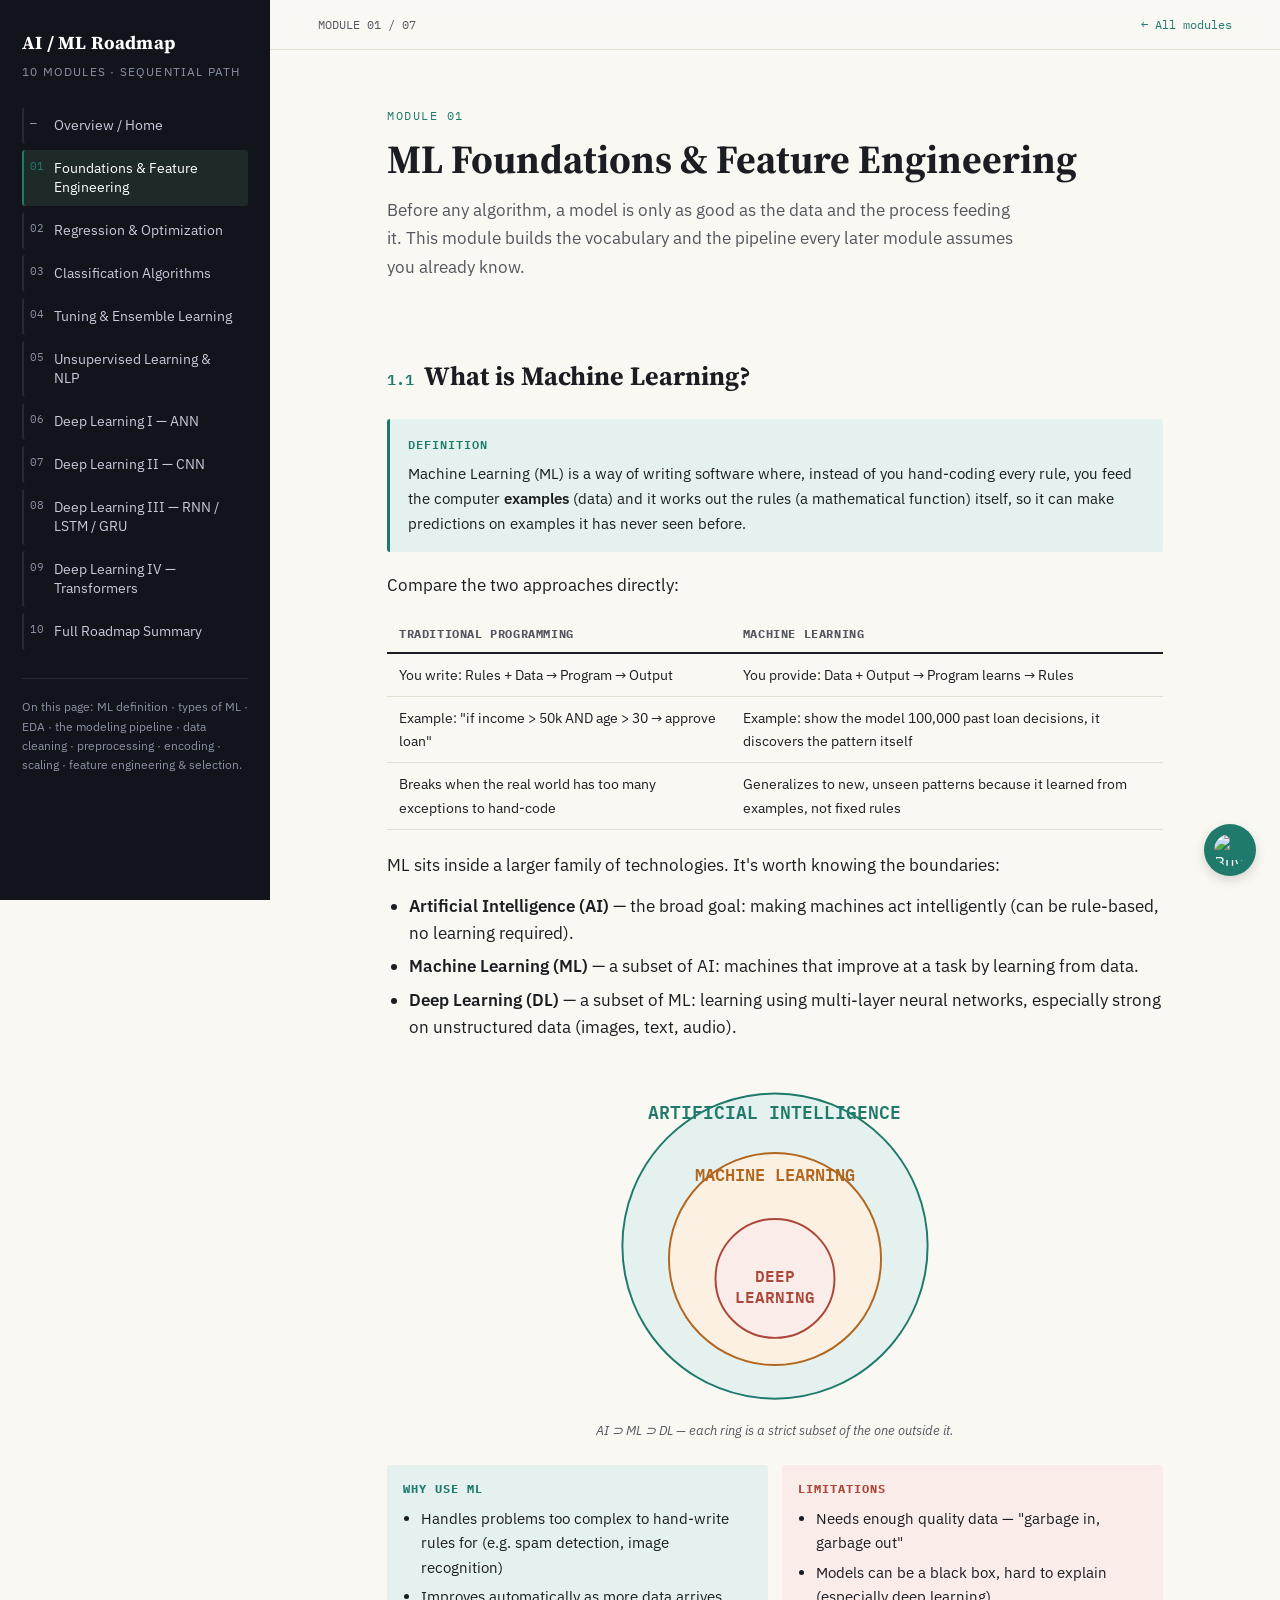
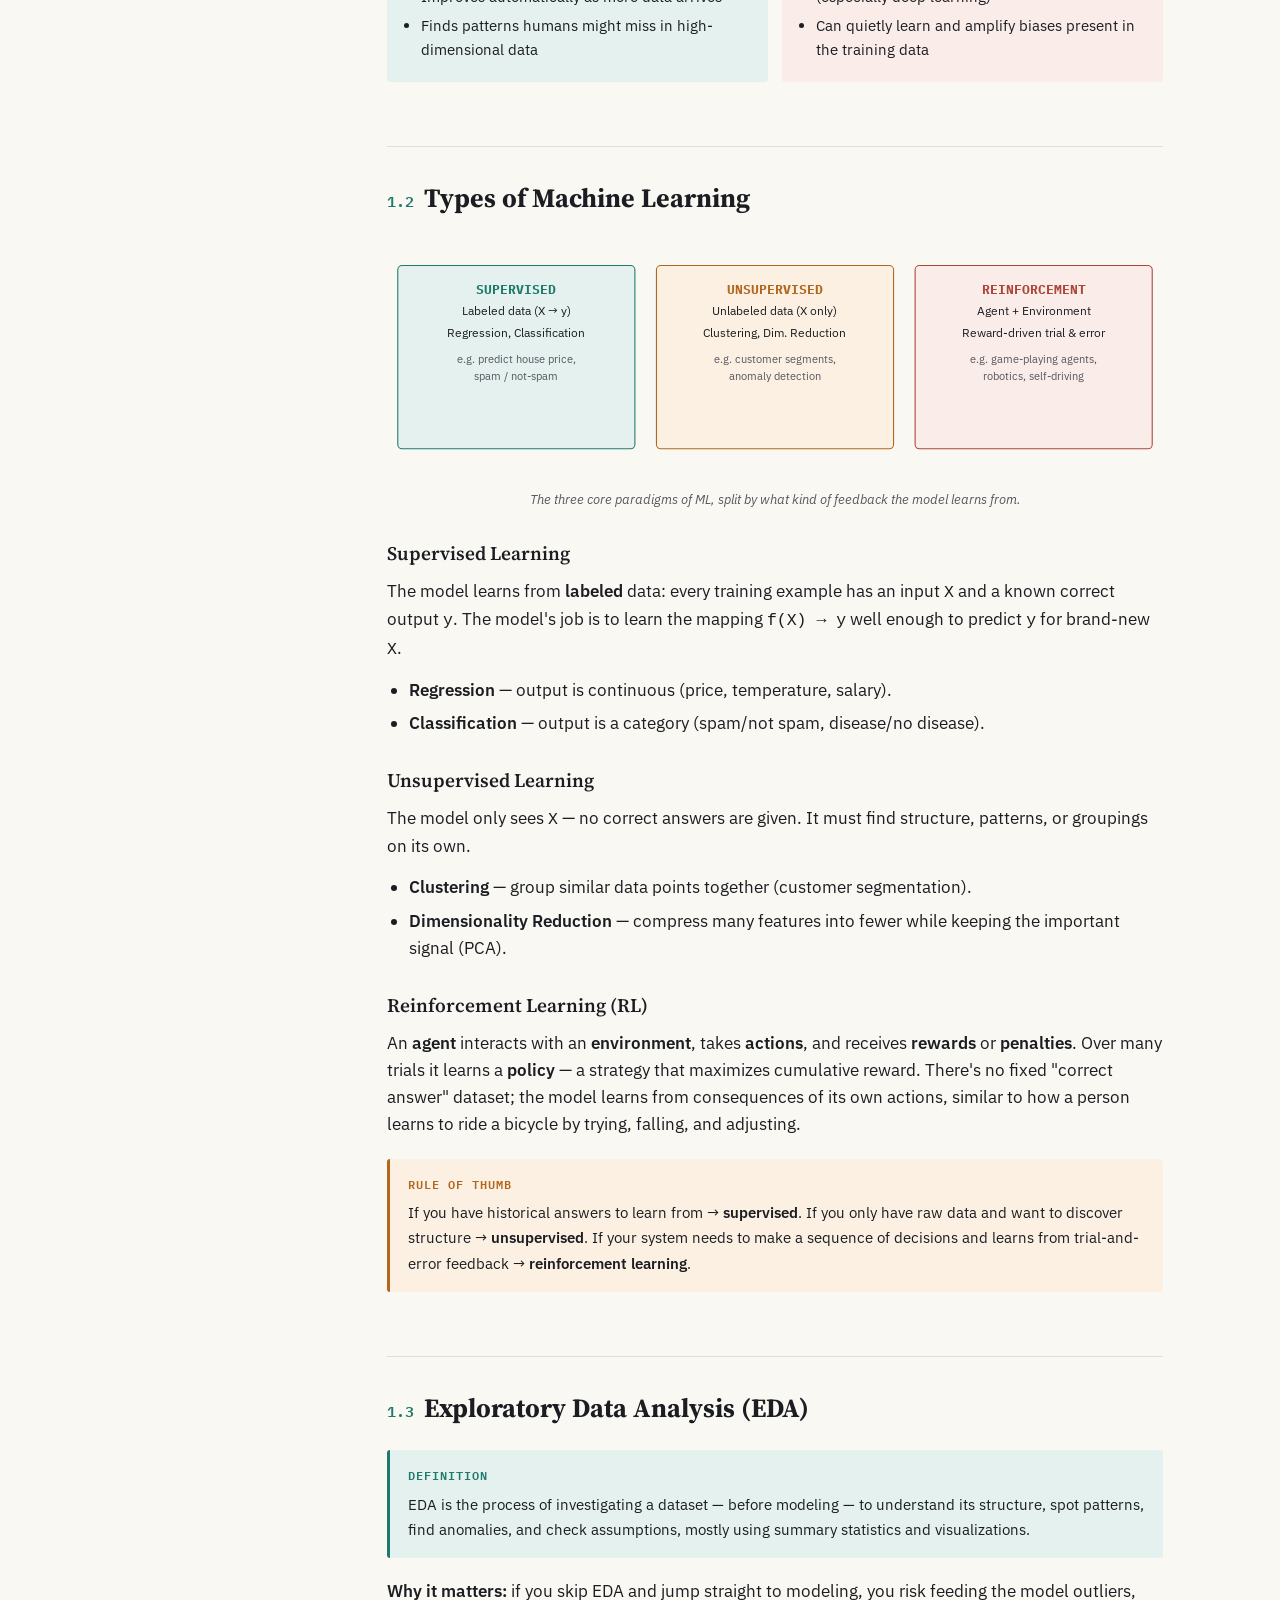
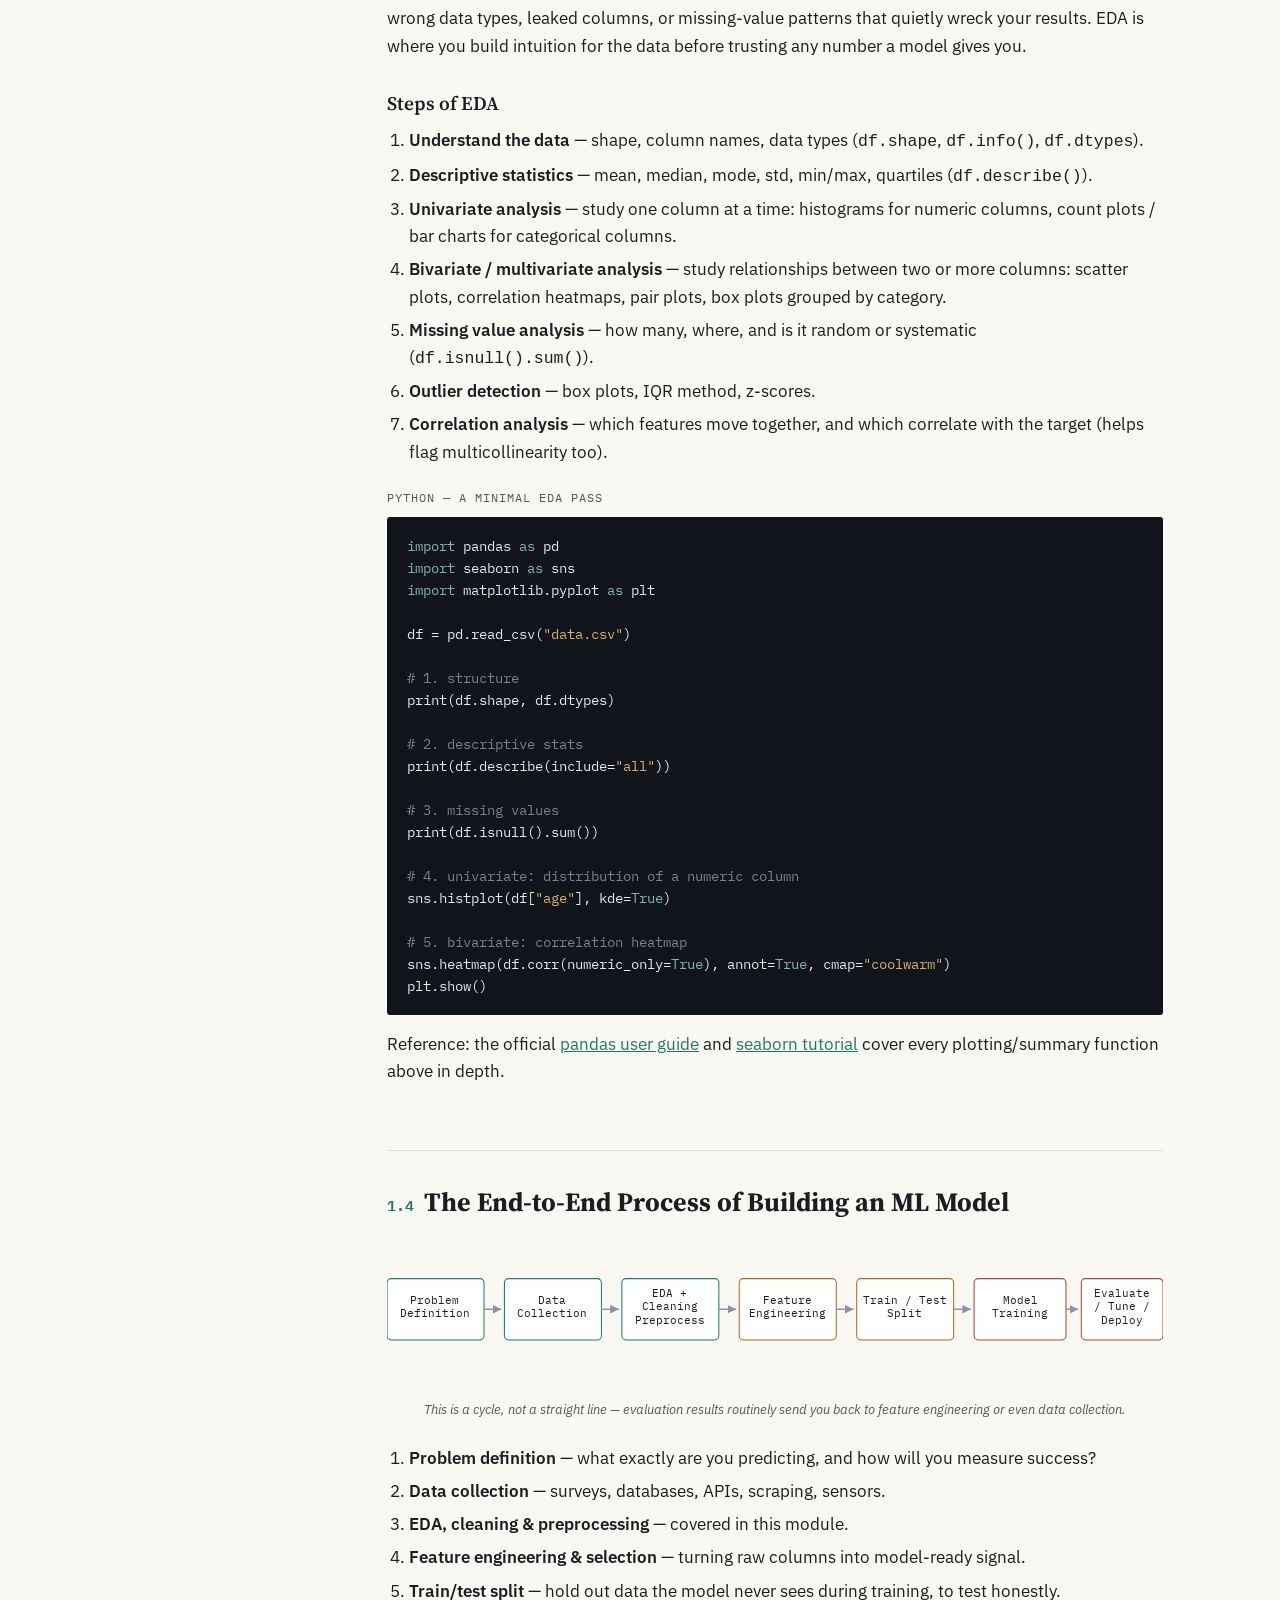
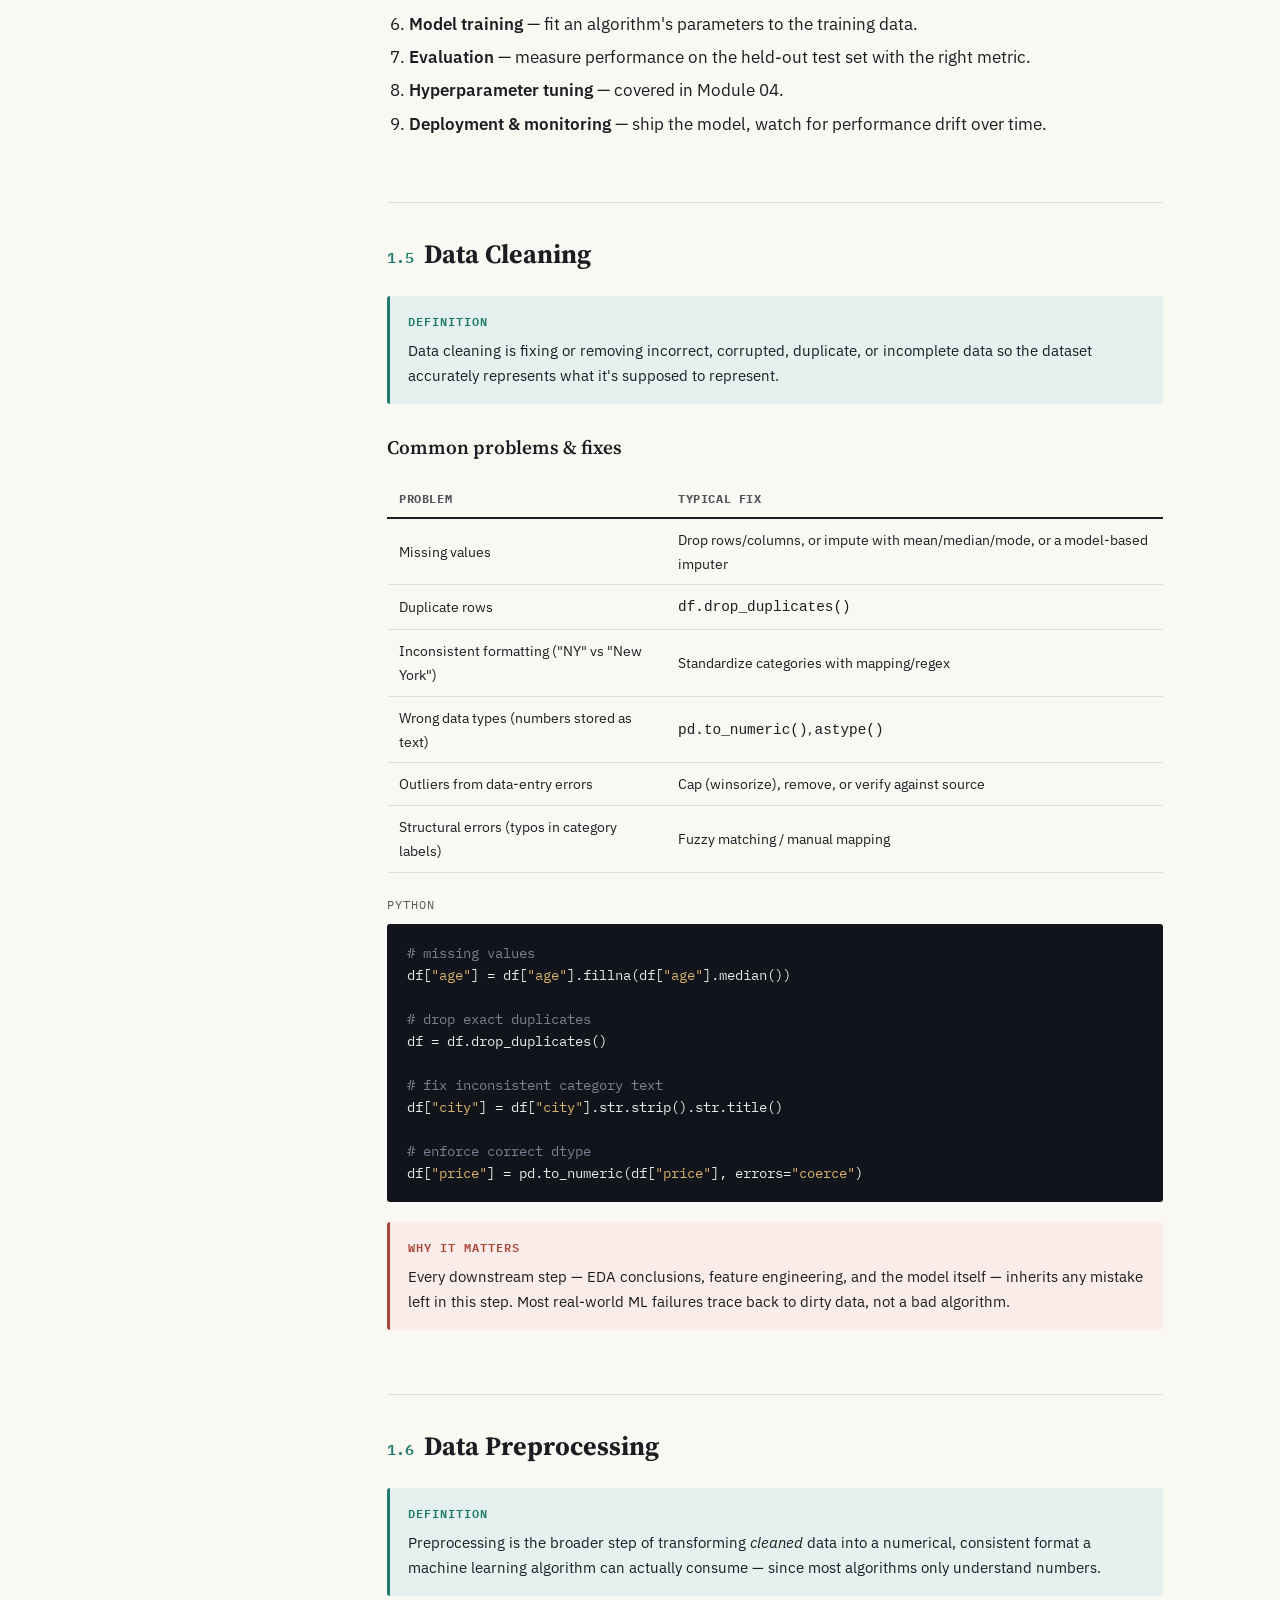
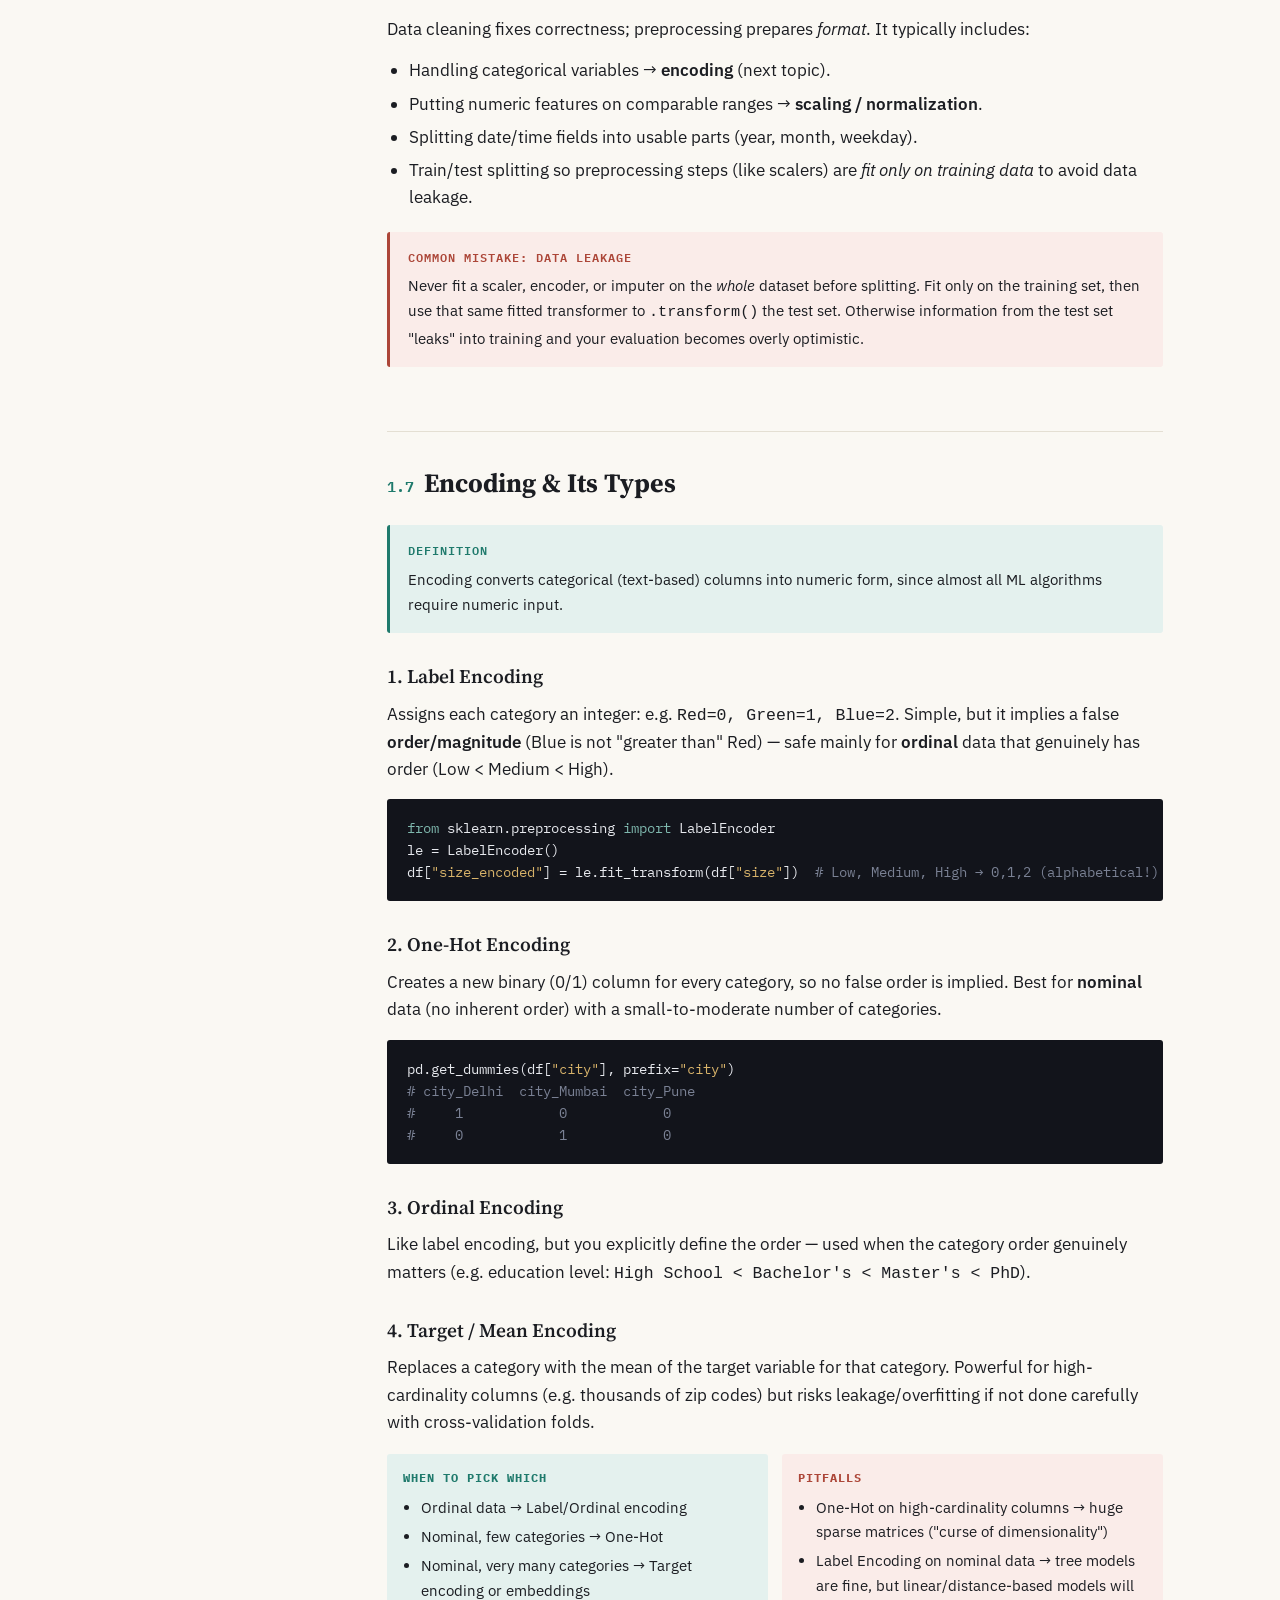
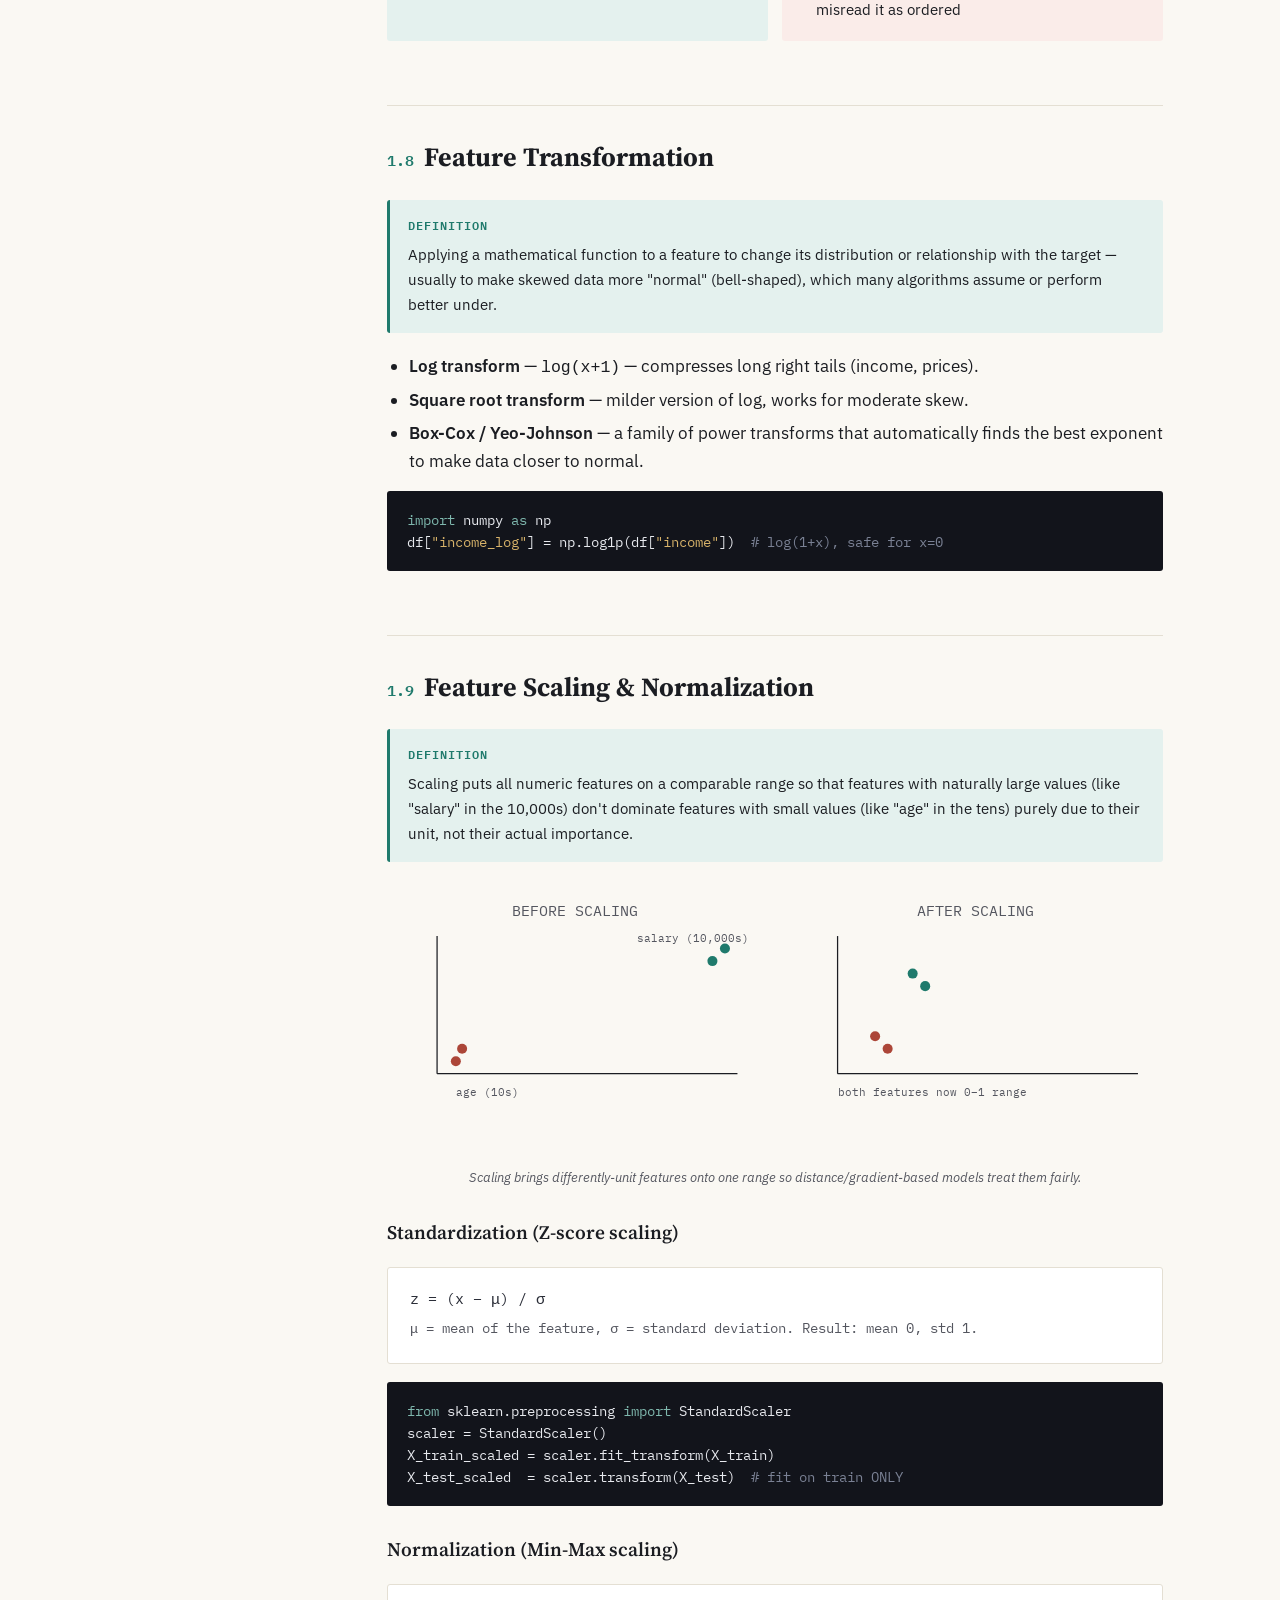
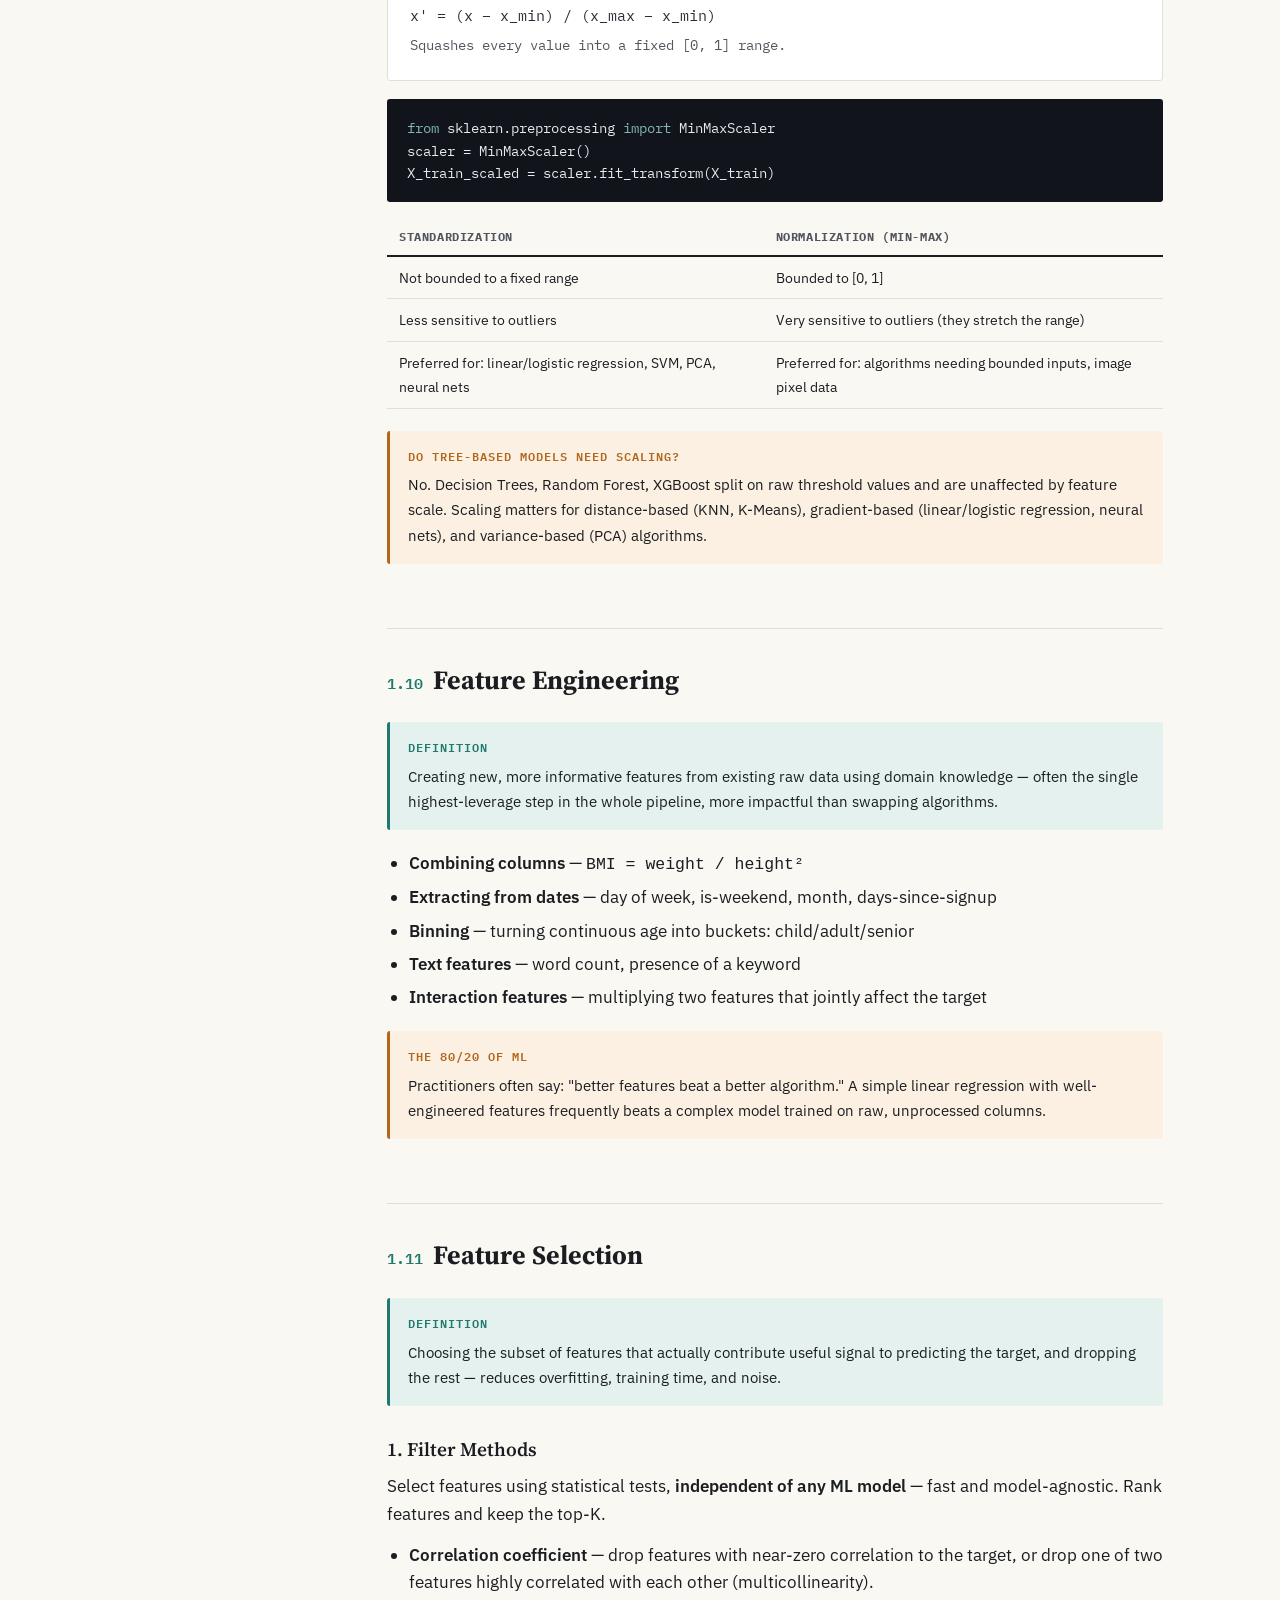
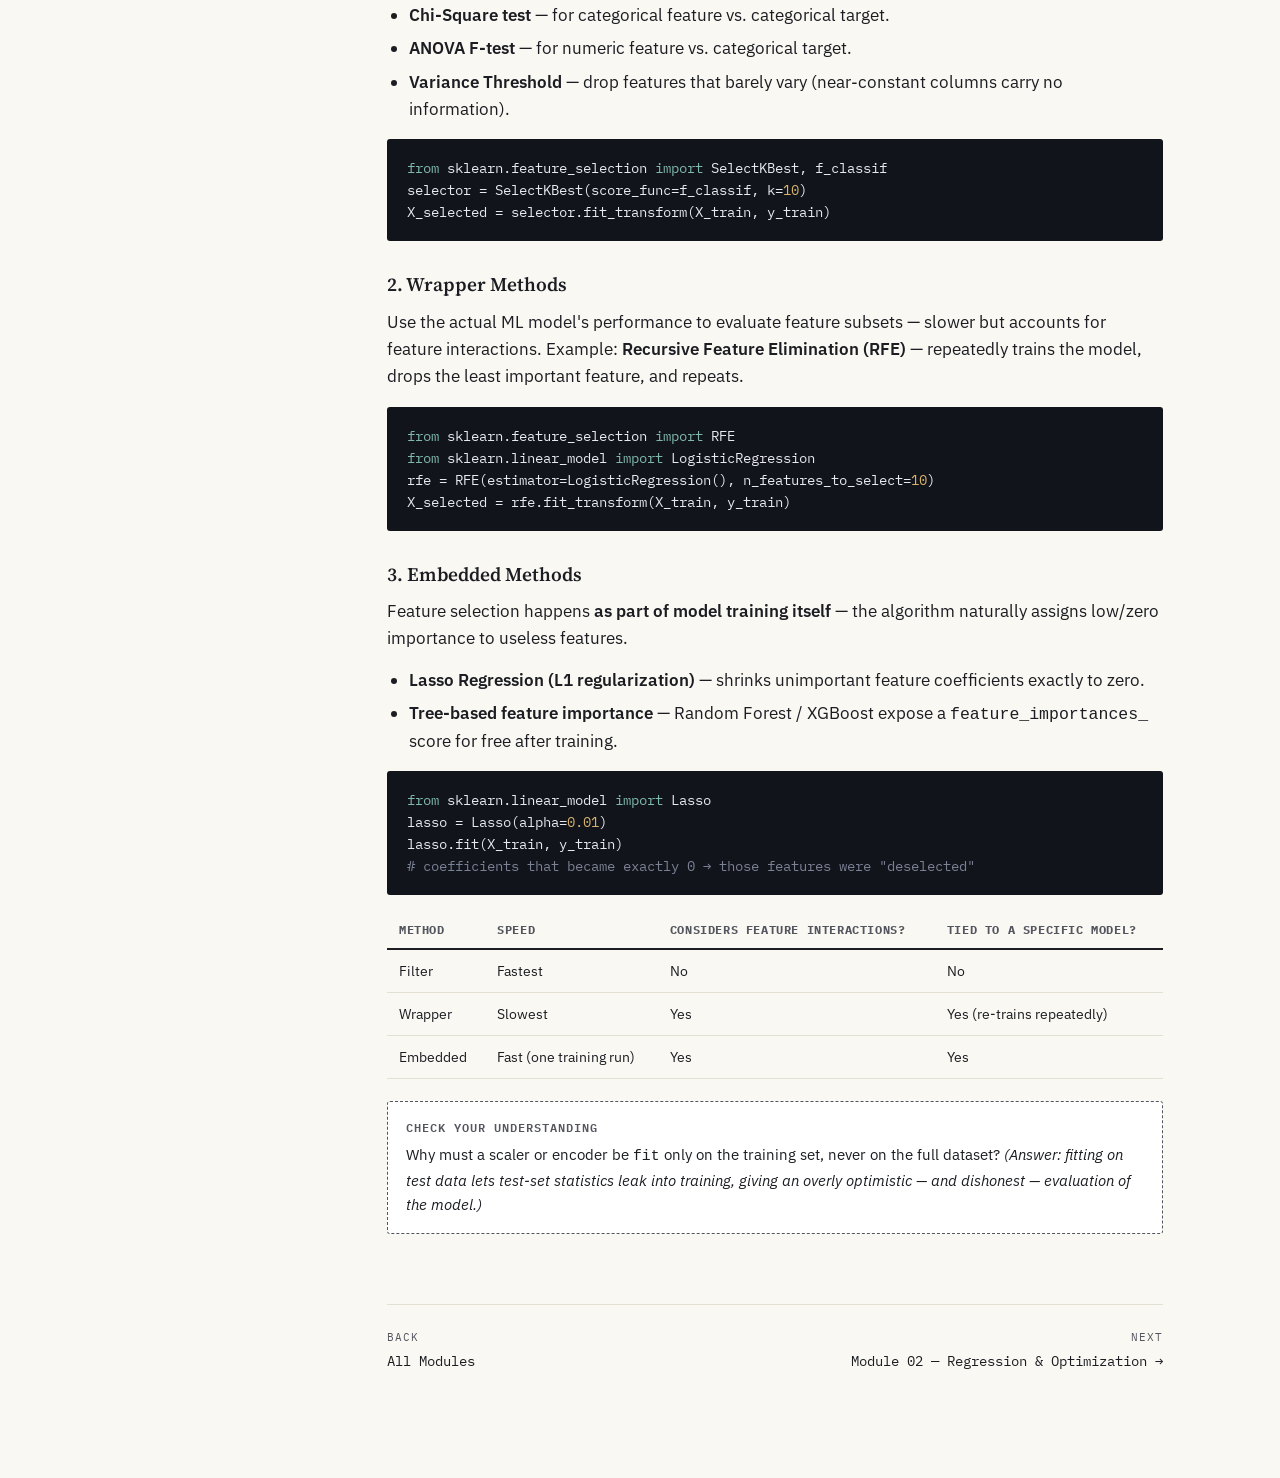
==== commit 0e62370b: "new module updated and completed" ====
--- a/module-01-foundations.html
+++ b/module-01-foundations.html
@@ -5,13 +5,14 @@
 <meta name="viewport" content="width=device-width, initial-scale=1.0">
 <title>Module 01 — ML Foundations &amp; Feature Engineering</title>
 <link rel="stylesheet" href="css/style.css">
+        <link rel="icon" href="https://encrypted-tbn0.gstatic.com/images?q=tbn:ANd9GcSLSfukgLdCWkgwR-jHn-2O56jlMnZpW9rhJwBb7PpmYQ&s=10">
 </head>
 <body>
 <div class="shell">
 
 <nav class="rail">
   <div class="rail-brand">AI / ML Roadmap</div>
-  <div class="rail-sub">7 modules · sequential path</div>
+  <div class="rail-sub">10 modules · sequential path</div>
 
   <div class="rail-module"><a href="index.html" data-n="—">Overview / Home</a></div>
   <div class="rail-module"><a href="module-01-foundations.html" class="active" data-n="01">Foundations &amp; Feature Engineering</a></div>
@@ -21,6 +22,9 @@
   <div class="rail-module"><a href="module-05-unsupervised-nlp.html" data-n="05">Unsupervised Learning &amp; NLP</a></div>
   <div class="rail-module"><a href="module-06-deep-learning-1.html" data-n="06">Deep Learning I — ANN</a></div>
   <div class="rail-module"><a href="module-07-cnn.html" data-n="07">Deep Learning II — CNN</a></div>
+  <div class="rail-module"><a href="module-08-rnn.html" data-n="08">Deep Learning III — RNN / LSTM / GRU</a></div>
+  <div class="rail-module"><a href="module-09-transformers.html" data-n="09">Deep Learning IV — Transformers</a></div>
+  <div class="rail-module"><a href="module-10-summary.html" data-n="10">Full Roadmap Summary</a></div>
 
   <div class="rail-note">
     On this page: ML definition · types of ML · EDA · the modeling pipeline · data cleaning ·
--- a/css/style.css
+++ b/css/style.css
@@ -232,6 +232,24 @@
 .hero{padding:70px 0 40px; border-bottom:1px solid var(--line);}
 .hero .eyebrow{margin-bottom:16px;}
 .hero h1{font-family:'Source Serif 4',serif; font-size:3rem; line-height:1.1; margin:0 0 18px; max-width:680px;}
+.hero h1 .author-line{
+  display:inline-block;
+  margin-left:10px;
+  font-family:'IBM Plex Sans', sans-serif;
+  font-size:0.9rem;
+  line-height:1.4;
+  letter-spacing:0.12em;
+  text-transform:uppercase;
+  color:var(--ink-soft);
+  font-weight:600;
+  vertical-align:middle;
+}
+.hero h1 .author-line a{
+  color:var(--teal);
+  text-decoration:none;
+  font-weight:700;
+}
+.hero h1 .author-line a:hover{color:var(--ink);}
 .hero p.lead{font-size:1.15rem; color:var(--ink-soft); max-width:600px;}
 .module-grid{display:grid; grid-template-columns:1fr 1fr; gap:20px; margin:48px 0;}
 @media(max-width:700px){.module-grid{grid-template-columns:1fr;}}
